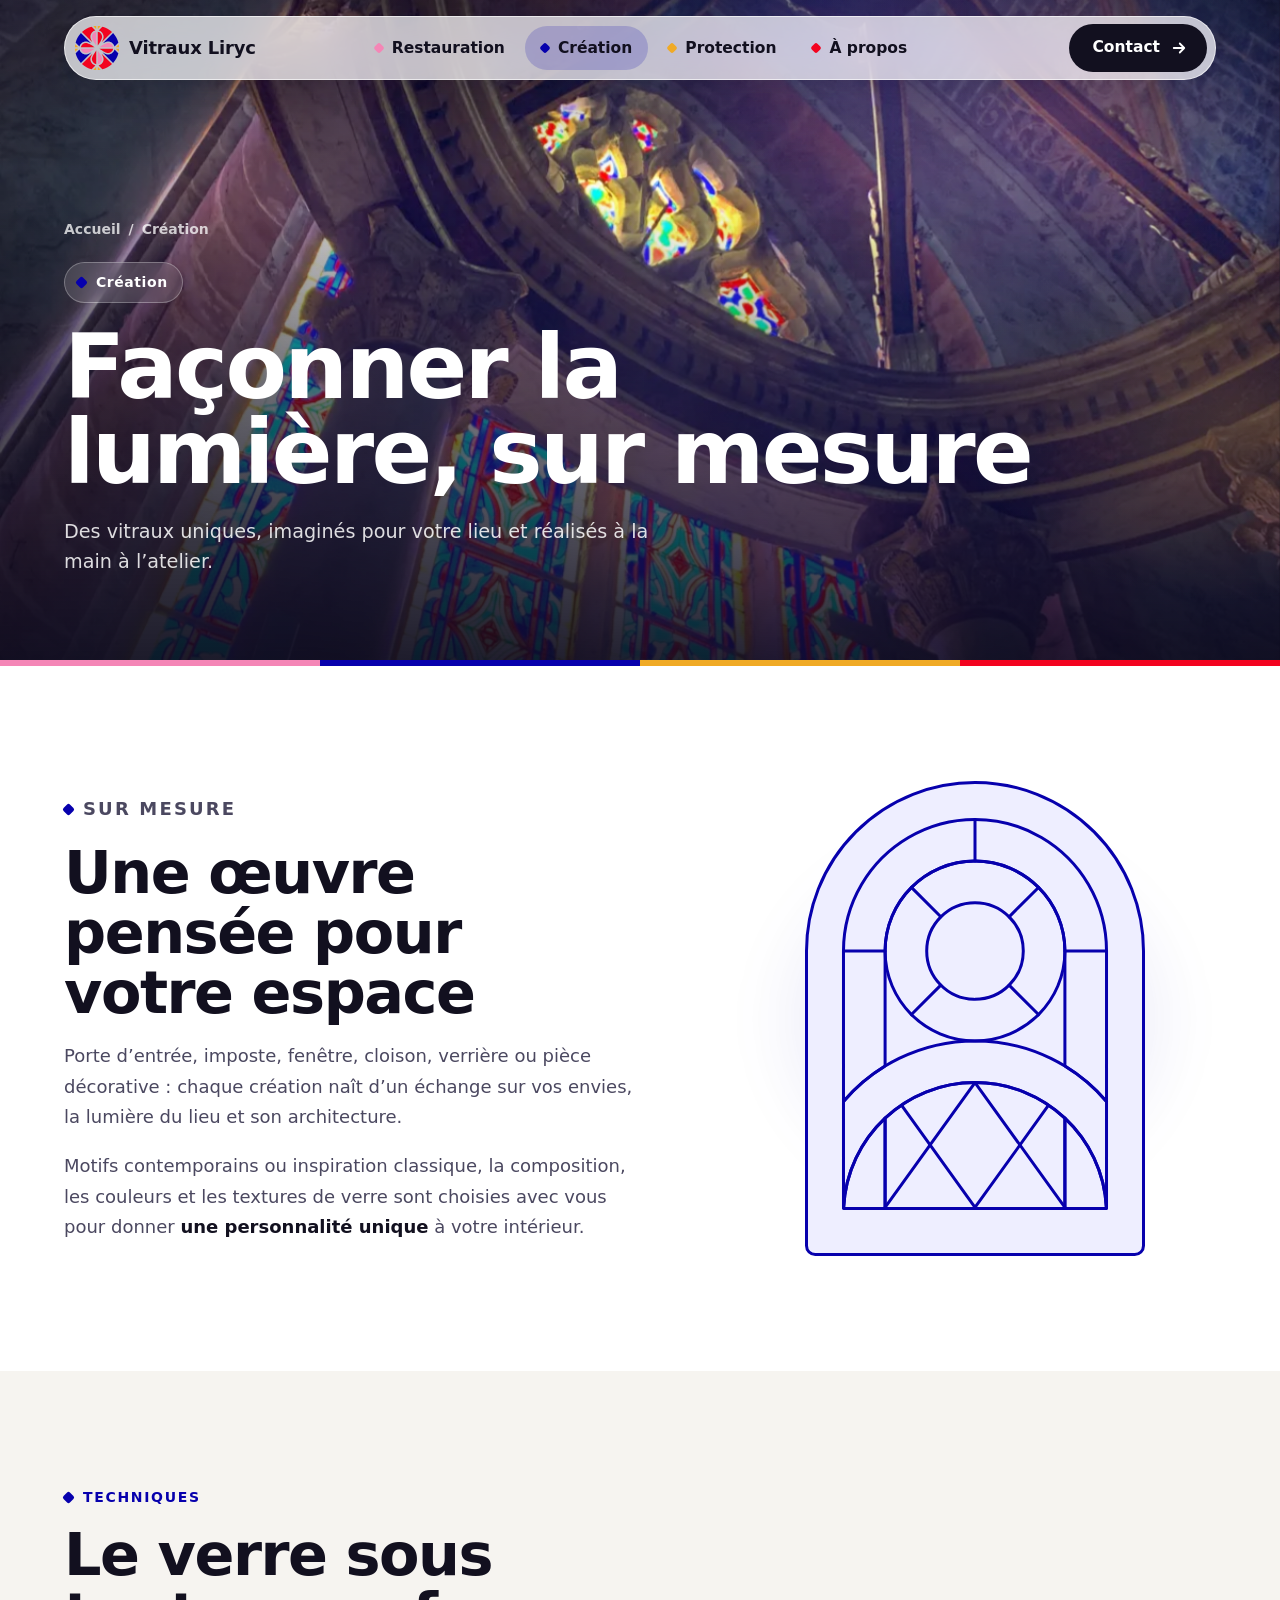
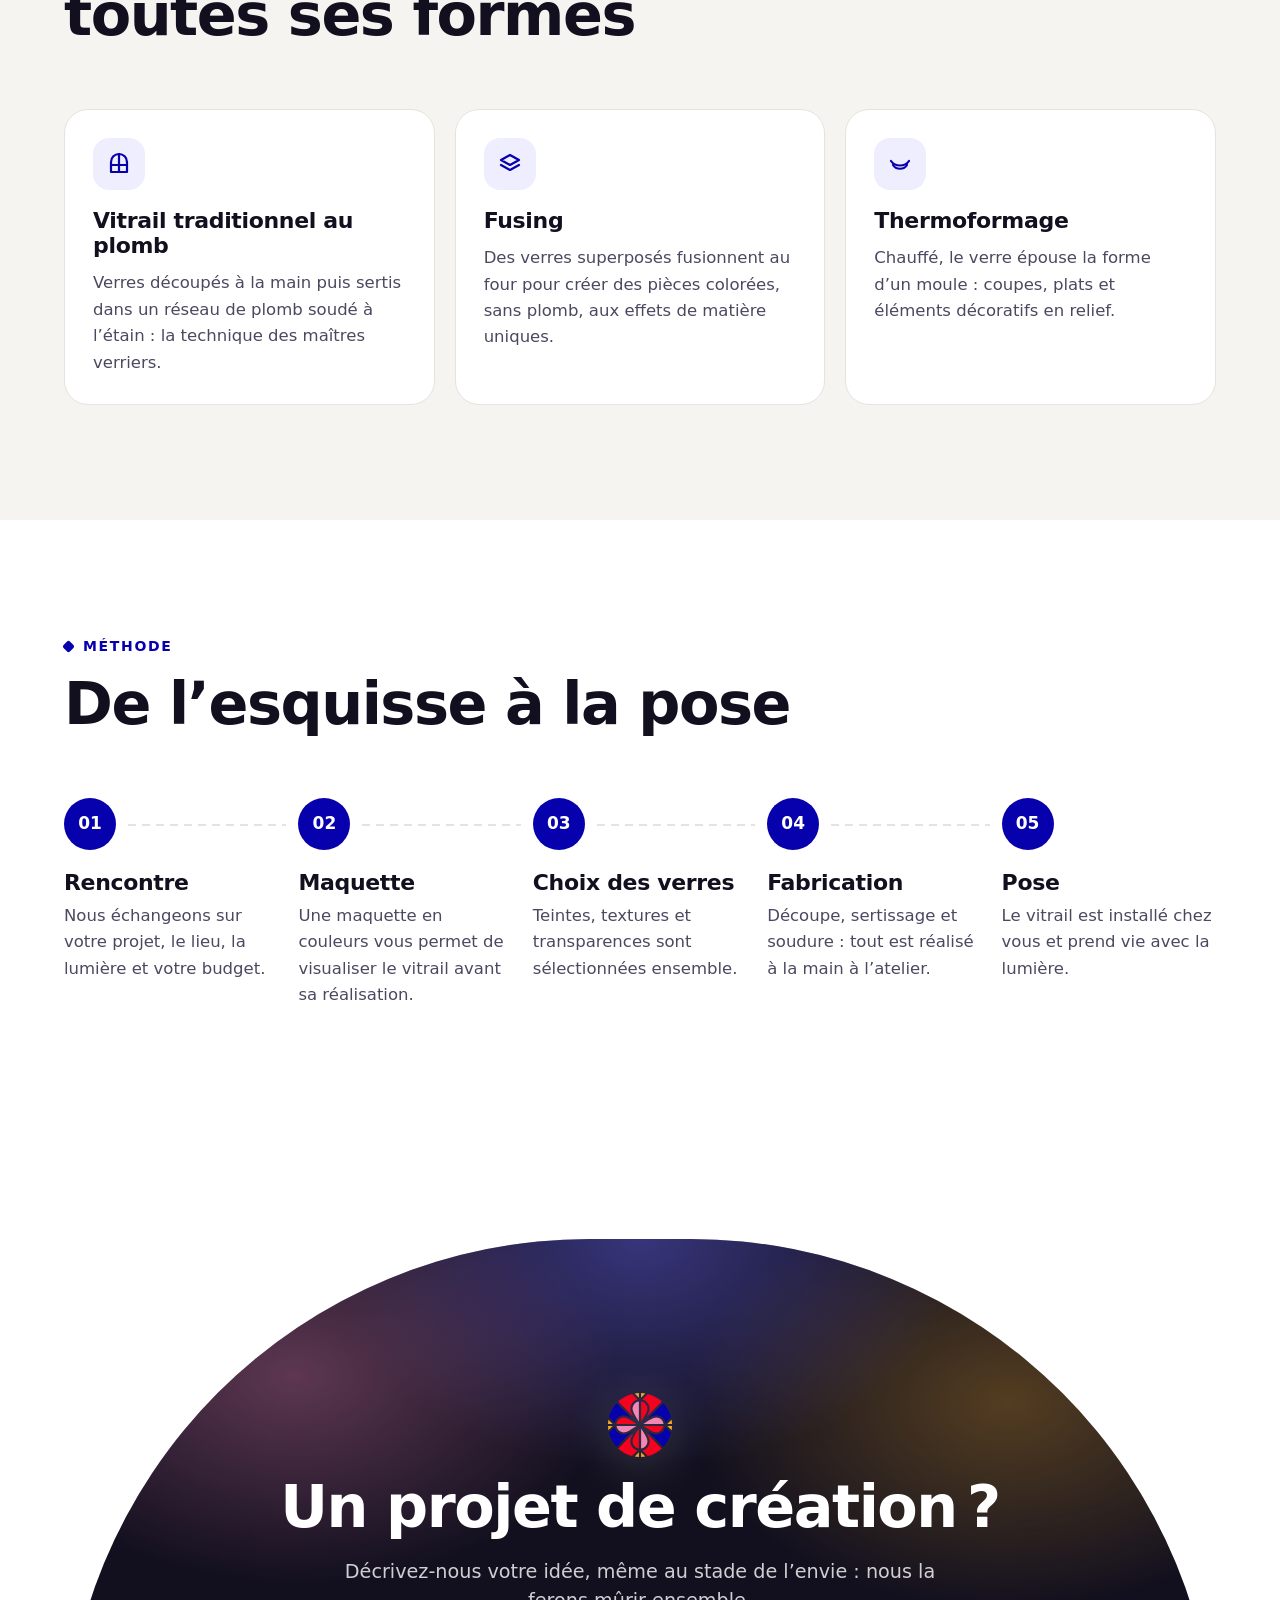
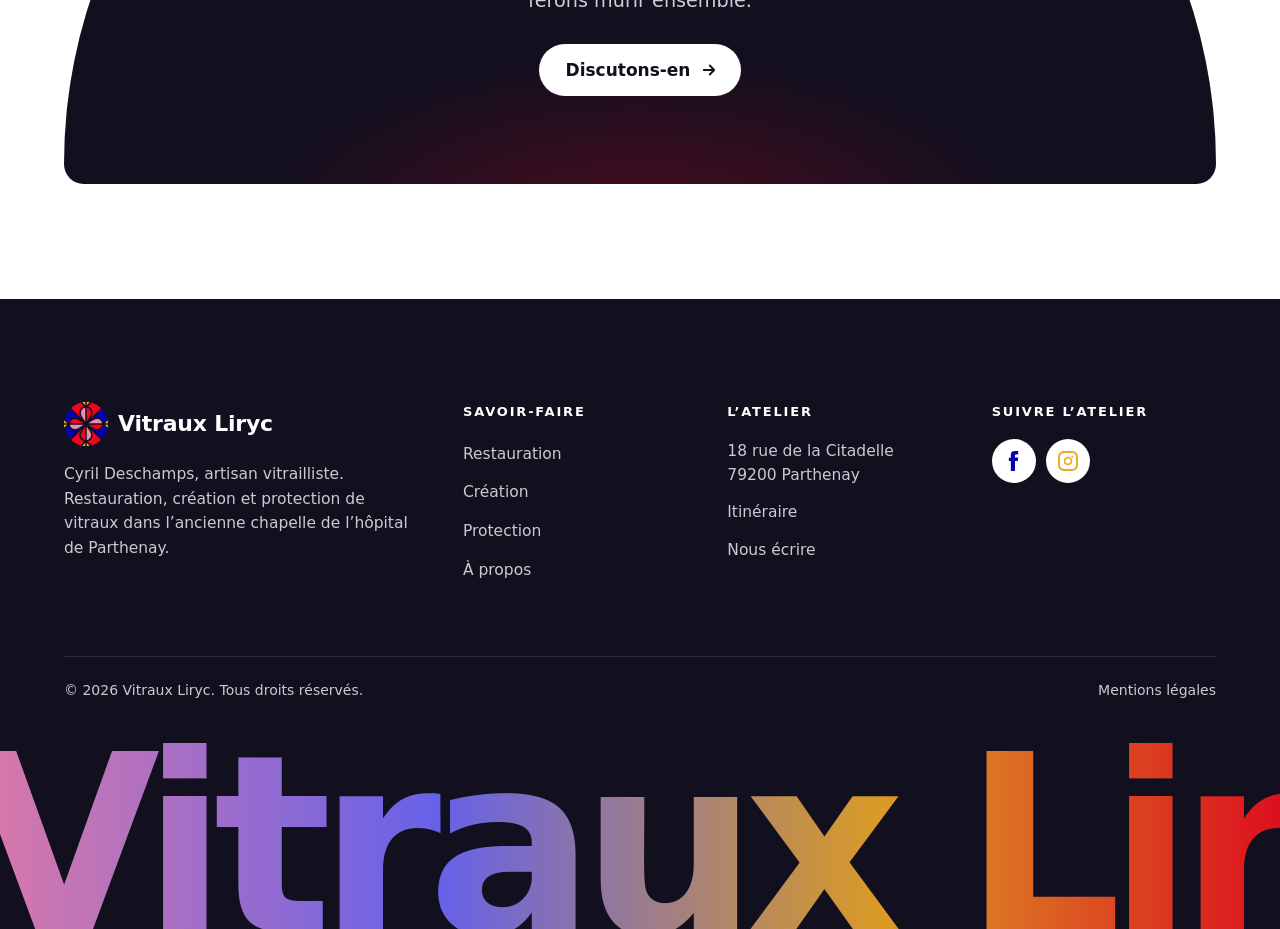
==== creation.html @ ca13cc13 "Site Vitraux Liryc : accueil, restauration, création, protection, à propos, contact Co-Authored-By: " ====
<!doctype html>
<html lang="fr">
<head>
  <meta charset="utf-8">
  <meta name="viewport" content="width=device-width, initial-scale=1">
  <title>Création de vitraux sur mesure · Vitraux Liryc</title>
  <meta name="description" content="Création de vitraux sur mesure à Parthenay : vitrail au plomb, fusing et thermoformage pour portes, fenêtres, cloisons et pièces décoratives.">
  <meta name="theme-color" content="#12101f">
  <meta property="og:type" content="website">
  <meta property="og:locale" content="fr_FR">
  <meta property="og:site_name" content="Vitraux Liryc">
  <meta property="og:title" content="Création de vitraux sur mesure · Vitraux Liryc">
  <meta property="og:description" content="Création de vitraux sur mesure à Parthenay : vitrail au plomb, fusing et thermoformage pour portes, fenêtres, cloisons et pièces décoratives.">
  <link rel="icon" href="assets/svg/logo.svg" type="image/svg+xml">
  <link rel="preconnect" href="https://api.fontshare.com" crossorigin>
  <link rel="stylesheet" href="https://api.fontshare.com/v2/css?f[]=satoshi@500,700,900&amp;display=swap">
  <link rel="stylesheet" href="assets/css/style.css">
  <script>document.documentElement.classList.add('js')</script>
  <script src="assets/js/main.js" defer></script>
</head>
<body class="theme-bleu">
<a class="skip-link" href="#contenu">Aller au contenu</a>

<header class="site-header">
  <nav class="nav" aria-label="Navigation principale">
    <a class="brand" href="index.html"><img src="assets/svg/logo.svg" width="44" height="44" alt="">Vitraux Liryc</a>
    <ul class="nav__links">
        <li><a class="nav-link nav-link--rose" href="restauration.html">Restauration</a></li>
        <li><a class="nav-link nav-link--bleu" href="creation.html" aria-current="page">Création</a></li>
        <li><a class="nav-link nav-link--jaune" href="protection.html">Protection</a></li>
        <li><a class="nav-link nav-link--rouge" href="a-propos.html">À propos</a></li>
    </ul>
    <a class="btn btn--ink nav__cta" href="contact.html">Contact<svg viewBox="0 0 24 24" fill="none" stroke="currentColor" stroke-width="2.4" stroke-linecap="round" stroke-linejoin="round" aria-hidden="true"><path d="M5 12h14M13 6l6 6-6 6"/></svg></a>
    <button class="nav-toggle" type="button" aria-expanded="false" aria-controls="menu-mobile" aria-label="Ouvrir le menu"><span></span><span></span><span></span></button>
  </nav>
  <div class="mobile-menu" id="menu-mobile">
    <ul>
      <li><a class="nav-link nav-link--rose" href="restauration.html">Restauration</a></li>
      <li><a class="nav-link nav-link--bleu" href="creation.html" aria-current="page">Création</a></li>
      <li><a class="nav-link nav-link--jaune" href="protection.html">Protection</a></li>
      <li><a class="nav-link nav-link--rouge" href="a-propos.html">À propos</a></li>
      <li><a class="nav-link nav-link--ink" href="contact.html">Contact</a></li>
    </ul>
  </div>
</header>

<main id="contenu">
<section class="hero hero--page">
  <div class="hero__media"><img src="assets/img/creation.webp" alt="Vitraux colorés sous une voûte de chapelle" style="object-position: center 30%" fetchpriority="high"></div>
  <div class="hero__shade"></div>
  <div class="hero__light" aria-hidden="true"></div>
  <div class="container hero__inner">
    <div class="hero__content">
      <nav class="crumbs" aria-label="Fil d’Ariane"><a href="index.html">Accueil</a><span aria-hidden="true">/</span><span aria-current="page">Création</span></nav>
      <span class="pill"><span class="gem" aria-hidden="true"></span>Création</span>
      <h1 class="h1 hero__title">Façonner la lumière, sur mesure</h1>
      <p class="lead hero__lead">Des vitraux uniques, imaginés pour votre lieu et réalisés à la main à l’atelier.</p>
    </div>
  </div>
  <div class="stripe" aria-hidden="true"><i></i><i></i><i></i><i></i></div>
</section>

<section class="section">
  <div class="container split">
    <div class="prose reveal">
      <p class="eyebrow">Sur mesure</p>
      <h2 class="h2">Une œuvre pensée pour votre espace</h2>
      <p>Porte d’entrée, imposte, fenêtre, cloison, verrière ou pièce décorative : chaque création naît d’un échange sur vos envies, la lumière du lieu et son architecture.</p>
      <p>Motifs contemporains ou inspiration classique, la composition, les couleurs et les textures de verre sont choisies avec vous pour donner <strong>une personnalité unique</strong> à votre intérieur.</p>
    </div>
    <div class="split__visual reveal" style="--d:1">
      <div class="arch-frame">
<svg class="vitrail-svg" viewBox="-2 -2 100.043 146.043" aria-hidden="true" focusable="false" fill="none" stroke="currentColor" stroke-linecap="round" stroke-linejoin="round">
  <path pathLength="1" style="--i:0" d="M15.197 48.026C15.197 29.909 29.906 15.202 48.022 15.202C66.138 15.202 80.846 29.909 80.846 48.026C80.846 66.142 66.138 80.851 48.022 80.851C29.906 80.851 15.197 66.142 15.197 48.026ZM15.197 109.027C23.786 100.976 35.332 96.044 48.022 96.044C60.712 96.044 72.258 100.976 80.846 109.027L80.846 142.040L15.197 142.040L15.197 109.027ZM15.197 109.027C23.786 100.976 35.332 96.044 48.022 96.044C60.712 96.044 72.258 100.976 80.846 109.027L80.846 142.040L15.197 142.040L15.197 109.027ZM15.197 109.027C23.786 100.976 35.332 96.044 48.022 96.044C60.712 96.044 72.258 100.976 80.846 109.027L80.846 142.040L15.197 142.040L15.197 109.027ZM15.197 109.027C23.786 100.976 35.332 96.044 48.022 96.044C60.712 96.044 72.258 100.976 80.846 109.027L80.846 142.040L15.197 142.040L15.197 109.027ZM80.846 109.027L80.846 142.040L15.197 142.040L15.197 109.027C23.786 100.976 35.332 96.044 48.022 96.044C60.712 96.044 72.258 100.976 80.846 109.027Z"/>
  <path pathLength="1" style="--i:1" d="M15.194 142.042L0.000 142.042L0.059 141.671C0.691 128.818 6.388 117.287 15.194 109.034L15.194 142.042Z"/>
  <path pathLength="1" style="--i:2" d="M95.984 141.671L96.043 142.042L80.849 142.042L80.849 109.034C89.656 117.287 95.352 128.818 95.984 141.671Z"/>
  <path pathLength="1" style="--i:3" d="M96.042 102.971L96.042 141.676L95.983 141.676C95.351 128.820 89.654 117.286 80.847 109.031C72.258 100.978 60.712 96.045 48.021 96.045C35.332 96.045 23.784 100.978 15.195 109.031C6.389 117.286 0.693 128.820 0.061 141.676L0.002 141.676L0.002 102.971C4.343 97.905 9.470 93.532 15.195 90.043C16.853 89.032 18.561 88.096 20.315 87.238C28.683 83.147 38.086 80.849 48.021 80.849C57.957 80.849 67.359 83.147 75.728 87.238C77.481 88.096 79.189 89.032 80.847 90.043C86.572 93.532 91.701 97.905 96.042 102.971Z"/>
  <path pathLength="1" style="--i:4" d="M48.019 -0.003L48.021 -0.003C56.626 -0.003 64.993 2.307 72.292 6.582C79.370 10.740 85.290 16.659 89.449 23.735C93.729 31.038 96.042 39.411 96.042 48.020L96.042 102.970C91.701 97.904 86.572 93.531 80.847 90.042L80.847 48.020C80.847 29.901 66.139 15.191 48.021 15.191C29.904 15.191 15.195 29.901 15.195 48.020L15.195 90.042C9.470 93.531 4.343 97.904 0.002 102.970L0.002 48.020C0.002 39.411 2.314 31.038 6.594 23.735C10.753 16.659 16.673 10.740 23.750 6.582C31.049 2.307 39.415 -0.003 48.019 -0.003Z"/>
  <path pathLength="1" style="--i:5" d="M48.022 65.651C57.760 65.651 65.654 57.756 65.654 48.018C65.654 38.279 57.760 30.384 48.022 30.384C38.283 30.384 30.389 38.279 30.389 48.018C30.389 57.756 38.283 65.651 48.022 65.651Z"/>
  <path pathLength="1" style="--i:6" d="M71.205 71.207L60.479 60.481"/>
  <path pathLength="1" style="--i:7" d="M15.194 48.011L0.010 48.011"/>
  <path pathLength="1" style="--i:8" d="M71.216 24.815L60.478 35.553"/>
  <path pathLength="1" style="--i:9" d="M48.022 0.000L48.022 15.198"/>
  <path pathLength="1" style="--i:10" d="M35.539 35.537L24.805 24.803"/>
  <path pathLength="1" style="--i:11" d="M96.043 48.011L80.859 48.011"/>
  <path pathLength="1" style="--i:12" d="M35.538 60.498L24.816 71.219"/>
  <path pathLength="1" style="--i:13" d="M48.021 96.049L15.204 141.675"/>
  <path pathLength="1" style="--i:14" d="M48.022 96.049L80.839 141.675"/>
  <path pathLength="1" style="--i:15" d="M48.022 141.675L74.740 104.515"/>
  <path pathLength="1" style="--i:16" d="M48.021 141.675L21.303 104.515"/>
</svg>
      </div>
    </div>
  </div>
</section>

<section class="section section--pierre">
  <div class="container">
    <div class="section-head section-head--stack">
      <div class="section-head__title reveal">
        <p class="eyebrow">Techniques</p>
        <h2 class="h2">Le verre sous toutes ses formes</h2>
      </div>
    </div>
    <ul class="tiles">
      <li class="tile reveal" style="--d:0">
        <span class="tile__icon"><svg viewBox="0 0 24 24" fill="none" stroke="currentColor" stroke-width="2.2" stroke-linecap="round" stroke-linejoin="round" aria-hidden="true"><path d="M4 20V10a8 8 0 0 1 16 0v10z"/><path d="M12 2v18M4 13h16"/></svg></span>
        <h3 class="h3">Vitrail traditionnel au plomb</h3>
        <p>Verres découpés à la main puis sertis dans un réseau de plomb soudé à l’étain : la technique des maîtres verriers.</p>
      </li>
      <li class="tile reveal" style="--d:1">
        <span class="tile__icon"><svg viewBox="0 0 24 24" fill="none" stroke="currentColor" stroke-width="2.2" stroke-linecap="round" stroke-linejoin="round" aria-hidden="true"><path d="m12 3 9 5-9 5-9-5z"/><path d="m3 13 9 5 9-5"/></svg></span>
        <h3 class="h3">Fusing</h3>
        <p>Des verres superposés fusionnent au four pour créer des pièces colorées, sans plomb, aux effets de matière uniques.</p>
      </li>
      <li class="tile reveal" style="--d:2">
        <span class="tile__icon"><svg viewBox="0 0 24 24" fill="none" stroke="currentColor" stroke-width="2.2" stroke-linecap="round" stroke-linejoin="round" aria-hidden="true"><path d="M3 9c4 6 14 6 18 0"/><path d="M5 13c3 5 11 5 14 0"/></svg></span>
        <h3 class="h3">Thermoformage</h3>
        <p>Chauffé, le verre épouse la forme d’un moule : coupes, plats et éléments décoratifs en relief.</p>
      </li>
    </ul>
  </div>
</section>

<section class="section">
  <div class="container">
    <div class="section-head section-head--stack">
      <div class="section-head__title reveal">
        <p class="eyebrow">Méthode</p>
        <h2 class="h2">De l’esquisse à la pose</h2>
      </div>
    </div>
    <ol class="steps">
      <li class="reveal" style="--d:0"><h3 class="h3">Rencontre</h3><p>Nous échangeons sur votre projet, le lieu, la lumière et votre budget.</p></li>
      <li class="reveal" style="--d:1"><h3 class="h3">Maquette</h3><p>Une maquette en couleurs vous permet de visualiser le vitrail avant sa réalisation.</p></li>
      <li class="reveal" style="--d:2"><h3 class="h3">Choix des verres</h3><p>Teintes, textures et transparences sont sélectionnées ensemble.</p></li>
      <li class="reveal" style="--d:3"><h3 class="h3">Fabrication</h3><p>Découpe, sertissage et soudure : tout est réalisé à la main à l’atelier.</p></li>
      <li class="reveal" style="--d:4"><h3 class="h3">Pose</h3><p>Le vitrail est installé chez vous et prend vie avec la lumière.</p></li>
    </ol>
  </div>
</section>

<section class="cta">
  <div class="container">
    <div class="cta__box reveal">
      <img class="cta__logo" src="assets/svg/logo.svg" width="64" height="64" alt="">
      <h2 class="h2 text-balance">Un projet de création ?</h2>
      <p class="lead">Décrivez-nous votre idée, même au stade de l’envie : nous la ferons mûrir ensemble.</p>
      <div class="btn-row">
        <a class="btn btn--light" href="contact.html?sujet=creation">Discutons-en<svg viewBox="0 0 24 24" fill="none" stroke="currentColor" stroke-width="2.4" stroke-linecap="round" stroke-linejoin="round" aria-hidden="true"><path d="M5 12h14M13 6l6 6-6 6"/></svg></a>
      </div>
    </div>
  </div>
</section>
</main>

<footer class="site-footer">
  <div class="container site-footer__inner">
    <div class="footer-grid">
      <div class="footer-brand">
        <a class="brand" href="index.html"><img src="assets/svg/logo.svg" width="44" height="44" alt="">Vitraux Liryc</a>
        <p>Cyril Deschamps, artisan vitrailliste. Restauration, création et protection de vitraux dans l’ancienne chapelle de l’hôpital de Parthenay.</p>
      </div>
      <nav class="footer-col" aria-label="Pied de page">
        <h2>Savoir-faire</h2>
        <ul>
          <li><a href="restauration.html">Restauration</a></li>
          <li><a href="creation.html">Création</a></li>
          <li><a href="protection.html">Protection</a></li>
          <li><a href="a-propos.html">À propos</a></li>
        </ul>
      </nav>
      <div class="footer-col">
        <h2>L’atelier</h2>
        <address>18 rue de la Citadelle<br>79200 Parthenay</address>
        <ul style="margin-top:10px">
          <li><a href="https://www.google.com/maps/search/?api=1&query=18+rue+de+la+Citadelle+79200+Parthenay" target="_blank" rel="noopener">Itinéraire</a></li>
          <li><a href="contact.html">Nous écrire</a></li>
        </ul>
      </div>
      <div class="footer-col">
        <h2>Suivre l’atelier</h2>
        <div class="socials">
          <a href="https://www.facebook.com/vitrauxLiryc" target="_blank" rel="noopener" aria-label="Facebook (nouvel onglet)"><img src="assets/svg/facebook.svg" width="21" height="20" alt=""></a>
          <a href="https://www.instagram.com/vitraux_liryc/" target="_blank" rel="noopener" aria-label="Instagram (nouvel onglet)"><img src="assets/svg/instagram.svg" width="20" height="20" alt=""></a>
          <!-- À COMPLÉTER : liens YouTube et LinkedIn (icônes déjà prêtes)
          <a href="https://www.youtube.com/…" target="_blank" rel="noopener" aria-label="YouTube"><img src="assets/svg/youtube.svg" width="20" height="14" alt=""></a>
          <a href="https://www.linkedin.com/…" target="_blank" rel="noopener" aria-label="LinkedIn"><img src="assets/svg/linkedin.svg" width="20" height="19" alt=""></a>
          -->
        </div>
      </div>
    </div>
    <div class="footer-bottom">
      <p>© <span data-year>2026</span> Vitraux Liryc. Tous droits réservés.</p>
      <a href="mentions-legales.html">Mentions légales</a>
    </div>
  </div>
  <span class="wordmark" aria-hidden="true">Vitraux Liryc</span>
</footer>
</body>
</html>
---- assets/css/style.css ----
/* ==========================================================================
   Vitraux Liryc — feuille de style
   Couleurs de marque issues de la maquette Figma (collection « couleurs »),
   déclinées en teintes « encre » pour garantir un contraste AA sur le texte.
   ========================================================================== */

:root {
  /* Marque */
  --rose: #f486b6;   --rose-ink: #b62d6c;  --rose-pastel: #ffeaed;
  --bleu: #0700ad;   --bleu-ink: #0700ad;  --bleu-pastel: #eeeeff;  --bleu-light: #6f6bff;
  --jaune: #f0aa26;  --jaune-ink: #8a5a00; --jaune-pastel: #fff4df;
  --rouge: #f3031f;  --rouge-ink: #c8001a; --rouge-btn: #e3001b;

  /* Neutres */
  --ink: #12101f;
  --ink-soft: #4b4860;
  --pierre: #f6f4f0;
  --line: #e7e3dc;
  --blanc: #fff;

  --font: "Satoshi", system-ui, -apple-system, "Segoe UI", sans-serif;

  --header-h: 64px;
  --header-top: 16px;
  --gutter: clamp(20px, 5vw, 104px);
  --maxw: 1232px;
  --r-sm: 14px;
  --lead: 3px; /* épaisseur unique : bordure des arches = plombs des vitraux */
  --r: 24px;
  --ease: cubic-bezier(.22, .61, .36, 1);
  --ease-io: cubic-bezier(.65, 0, .35, 1);

  /* Thème de page (surchargé plus bas) */
  --accent: var(--bleu); --accent-ink: var(--bleu-ink); --on-accent: #fff; --pastel: var(--bleu-pastel);
}

.theme-rose  { --accent: var(--rose);  --accent-ink: var(--rose-ink);  --on-accent: var(--ink); --pastel: var(--rose-pastel); }
.theme-bleu  { --accent: var(--bleu);  --accent-ink: var(--bleu-ink);  --on-accent: #fff;       --pastel: var(--bleu-pastel); }
.theme-jaune { --accent: var(--jaune); --accent-ink: var(--jaune-ink); --on-accent: var(--ink); --pastel: var(--jaune-pastel); }
.theme-rouge { --accent: var(--rouge); --accent-ink: var(--rouge-ink); --on-accent: #fff;       --pastel: var(--rose-pastel); }

*, *::before, *::after { box-sizing: border-box; }

html { scroll-behavior: smooth; scroll-padding-top: calc(var(--header-h) + var(--header-top) + 24px); -webkit-text-size-adjust: 100%; }

body {
  margin: 0;
  background: var(--blanc);
  color: var(--ink);
  font: 500 18px/1.6 var(--font);
  -webkit-font-smoothing: antialiased;
  text-rendering: optimizeLegibility;
}

img, svg { max-width: 100%; }
img { display: block; }
a { color: inherit; }
h1, h2, h3, p, ul, ol, figure { margin: 0; }
::selection { background: var(--rose-pastel); color: var(--ink); }

.sr-only {
  position: absolute; width: 1px; height: 1px; padding: 0; margin: -1px;
  overflow: hidden; clip: rect(0, 0, 0, 0); white-space: nowrap; border: 0;
}
.skip-link {
  position: absolute; left: 16px; top: -100px; z-index: 100;
  background: var(--ink); color: #fff; padding: 12px 18px; border-radius: 999px; font-weight: 700;
}
.skip-link:focus { top: 16px; }
:focus-visible { outline: 3px solid var(--bleu); outline-offset: 3px; border-radius: 6px; }

.container { width: 100%; max-width: calc(var(--maxw) + 2 * var(--gutter)); margin-inline: auto; padding-inline: var(--gutter); }

/* ---------- Typographie ---------- */
.display {
  font-weight: 900; letter-spacing: -.035em; line-height: .9;
  font-size: clamp(64px, 11vw, 168px);
}
.h1 { font-weight: 900; letter-spacing: -.03em; line-height: .95; font-size: clamp(48px, 7vw, 104px); }
.h2 { font-weight: 900; letter-spacing: -.025em; line-height: 1.02; font-size: clamp(36px, 4.6vw, 64px); text-wrap: balance; }
.h3 { font-weight: 900; letter-spacing: -.015em; line-height: 1.15; font-size: 22px; }
.lead { font-weight: 500; font-size: clamp(18px, 1.5vw, 21px); line-height: 1.55; color: var(--ink-soft); }
.eyebrow {
  display: inline-flex; align-items: center; gap: 10px;
  font-weight: 700; font-size: 14px; letter-spacing: .12em; text-transform: uppercase; color: var(--accent-ink);
}
.eyebrow::before { content: ""; width: 9px; height: 9px; background: var(--accent); transform: rotate(45deg); border-radius: 2px; }
.text-balance { text-wrap: balance; }

/* ---------- Boutons ---------- */
.btn {
  --btn-bg: var(--accent); --btn-fg: var(--on-accent);
  display: inline-flex; align-items: center; justify-content: center; gap: 10px;
  min-height: 52px; padding: 14px 22px 14px 26px; border-radius: 999px; border: 1.5px solid transparent;
  background: var(--btn-bg); color: var(--btn-fg);
  font: 700 17px/1 var(--font); text-decoration: none; white-space: nowrap; cursor: pointer;
  transition: transform .25s var(--ease), box-shadow .25s var(--ease), background-color .25s var(--ease), color .25s var(--ease);
}
.btn svg { width: 18px; height: 18px; flex: none; transition: transform .25s var(--ease); }
.btn:hover { transform: translateY(-2px); box-shadow: 0 14px 30px -14px color-mix(in srgb, var(--btn-bg) 80%, black); }
.btn:hover svg { transform: translateX(4px); }
.btn--rose  { --btn-bg: var(--rose);      --btn-fg: var(--ink); }
.btn--bleu  { --btn-bg: var(--bleu);      --btn-fg: #fff; }
.btn--jaune { --btn-bg: var(--jaune);     --btn-fg: var(--ink); }
.btn--rouge { --btn-bg: var(--rouge-btn); --btn-fg: #fff; }
.btn--light { --btn-bg: #fff;             --btn-fg: var(--ink); }
.btn--ink   { --btn-bg: var(--ink);       --btn-fg: #fff; }
.btn--ghost { --btn-bg: transparent; --btn-fg: #fff; border-color: rgba(255,255,255,.55); }
.btn--ghost:hover { background: rgba(255,255,255,.12); box-shadow: none; }
.btn-row { display: flex; flex-wrap: wrap; gap: 12px; }

.link-arrow {
  display: inline-flex; align-items: center; gap: 10px; font-weight: 700; font-size: 16px; text-decoration: none;
}
/* Icône de redirection : trait de la flèche = bordure du cercle (2 px) */
.link-arrow .dot-arrow {
  --stroke: 2px;
  display: grid; place-items: center; width: 36px; height: 36px; border-radius: 50%;
  border: var(--stroke) solid var(--c-ink, var(--accent-ink)); background: transparent; color: var(--c-ink, var(--accent-ink));
  transition: transform .3s var(--ease), background-color .3s var(--ease), color .3s var(--ease), border-color .3s var(--ease);
}
.link-arrow svg { width: 16px; height: 16px; }
.link-arrow .dot-arrow svg path { stroke-width: var(--stroke); vector-effect: non-scaling-stroke; }

/* ==========================================================================
   En-tête flottant
   ========================================================================== */
.site-header { position: fixed; top: var(--header-top); left: 0; right: 0; z-index: 50; padding-inline: var(--gutter); pointer-events: none; }
.nav {
  pointer-events: auto;
  max-width: var(--maxw); margin-inline: auto; height: var(--header-h);
  display: grid; grid-template-columns: 1fr auto 1fr; align-items: center; gap: 16px;
  padding: 0 8px 0 10px; border-radius: 999px;
  background: rgba(255,255,255,.72);
  -webkit-backdrop-filter: blur(18px) saturate(1.6); backdrop-filter: blur(18px) saturate(1.6);
  border: 1px solid rgba(255,255,255,.65);
  box-shadow: 0 10px 40px -16px rgba(18,16,31,.35);
  transition: background-color .3s var(--ease), box-shadow .3s var(--ease);
}
.is-scrolled .nav { background: rgba(255,255,255,.9); }
.brand { display: inline-flex; align-items: center; gap: 10px; text-decoration: none; font-weight: 900; font-size: 18px; letter-spacing: -.01em; justify-self: start; }
.brand img { width: 44px; height: 44px; transition: transform .8s var(--ease); }
.brand:hover img { transform: rotate(90deg); }
.nav__links { display: flex; gap: 4px; list-style: none; padding: 0; }
.nav-link {
  --c: var(--accent);
  display: inline-flex; align-items: center; gap: 9px; padding: 10px 16px; border-radius: 999px;
  font-weight: 700; font-size: 15.5px; text-decoration: none; color: var(--ink);
  transition: background-color .2s var(--ease);
}
.nav-link::before { content: ""; width: 8px; height: 8px; border-radius: 2px; background: var(--c); transform: rotate(45deg); transition: transform .3s var(--ease); }
.nav-link:hover { background: color-mix(in srgb, var(--c) 14%, transparent); }
.nav-link:hover::before { transform: rotate(225deg); }
.nav-link[aria-current="page"] { background: color-mix(in srgb, var(--c) 18%, transparent); }
.nav-link--rose  { --c: var(--rose); }
.nav-link--bleu  { --c: var(--bleu); }
.nav-link--jaune { --c: var(--jaune); }
.nav-link--rouge { --c: var(--rouge); }
.nav-link--ink   { --c: var(--ink); }
.nav__cta { justify-self: end; min-height: 48px; padding: 12px 18px 12px 22px; font-size: 15.5px; }

.nav-toggle { display: none; }
.mobile-menu { display: none; }

@media (max-width: 1023px) {
  .nav { grid-template-columns: 1fr auto; }
  .nav__links, .nav__cta { display: none; }
  .nav-toggle {
    display: inline-flex; flex-direction: column; justify-content: center; align-items: center; gap: 5px;
    width: 48px; height: 48px; border: 0; border-radius: 50%; background: var(--ink); cursor: pointer;
  }
  .nav-toggle span { display: block; width: 18px; height: 2px; border-radius: 2px; background: #fff; transition: transform .3s var(--ease), opacity .2s; }
  .nav-open .nav-toggle span:nth-child(1) { transform: translateY(7px) rotate(45deg); }
  .nav-open .nav-toggle span:nth-child(2) { opacity: 0; }
  .nav-open .nav-toggle span:nth-child(3) { transform: translateY(-7px) rotate(-45deg); }
  .mobile-menu {
    display: block; pointer-events: auto; max-width: var(--maxw); margin: 8px auto 0;
    border-radius: var(--r); background: rgba(255,255,255,.94);
    -webkit-backdrop-filter: blur(18px) saturate(1.6); backdrop-filter: blur(18px) saturate(1.6);
    box-shadow: 0 20px 50px -20px rgba(18,16,31,.4);
    opacity: 0; transform: translateY(-8px); visibility: hidden;
    transition: opacity .25s var(--ease), transform .25s var(--ease), visibility .25s;
  }
  .nav-open .mobile-menu { opacity: 1; transform: none; visibility: visible; }
  .mobile-menu ul { list-style: none; padding: 10px; display: grid; gap: 2px; }
  .mobile-menu .nav-link { display: flex; font-size: 22px; padding: 14px 16px; gap: 14px; }
  .mobile-menu .nav-link::before { width: 10px; height: 10px; }
}

/* ==========================================================================
   Héros
   ========================================================================== */
.hero {
  position: relative; isolation: isolate; overflow: hidden;
  display: flex; align-items: flex-end;
  min-height: clamp(640px, 100svh, 980px);
  padding: calc(var(--header-h) + var(--header-top) + 48px) 0 clamp(56px, 7vw, 96px);
  color: #fff; background: var(--ink);
}
.hero--page { min-height: clamp(540px, 74svh, 760px); }
.hero__media, .hero__media img, .hero__shade, .hero__light { position: absolute; inset: 0; }
.hero__media { z-index: -2; }
.hero__media img { width: 100%; height: 100%; object-fit: cover; object-position: center 80%; transform: scale(1.06); animation: heroZoom 14s var(--ease) forwards; }
@keyframes heroZoom { to { transform: scale(1); } }
.hero__shade {
  background:
    linear-gradient(180deg, rgba(12,10,28,.45) 0%, rgba(12,10,28,0) 26%),
    linear-gradient(0deg, rgba(12,10,28,.88) 0%, rgba(12,10,28,.45) 38%, rgba(12,10,28,0) 70%),
    linear-gradient(44.14deg, rgba(0,0,0,.45) 16.98%, rgba(102,102,102,0) 56.42%);
}
.hero__light {
  z-index: -1; pointer-events: none; mix-blend-mode: screen; opacity: .5;
  background:
    radial-gradient(38% 46% at 82% 18%, rgba(244,134,182,.55), transparent 70%),
    radial-gradient(30% 40% at 96% 62%, rgba(240,170,38,.45), transparent 70%),
    radial-gradient(34% 42% at 66% 4%, rgba(111,107,255,.5), transparent 70%);
}
.hero__shade { z-index: -1; }
.hero__inner { position: relative; z-index: 1; display: grid; grid-template-columns: minmax(0, 1fr) auto; align-items: end; gap: 40px; }
.hero__content { display: flex; flex-direction: column; align-items: flex-start; gap: 22px; max-width: 980px; }
.hero__title { text-wrap: balance; }
.hero__lead { max-width: 620px; color: rgba(255,255,255,.85); }
.hero__lead strong { color: #fff; font-weight: 700; }
.hero__aside {
  display: flex; flex-direction: column; gap: 6px; padding: 18px 20px; border-radius: 18px; max-width: 280px;
  background: rgba(255,255,255,.1); border: 1px solid rgba(255,255,255,.22);
  -webkit-backdrop-filter: blur(14px); backdrop-filter: blur(14px);
  font-size: 15px; line-height: 1.45; color: rgba(255,255,255,.88);
}
.hero__aside strong { color: #fff; font-size: 13px; letter-spacing: .12em; text-transform: uppercase; }
.pill {
  display: inline-flex; align-items: center; gap: 10px; padding: 8px 14px 8px 12px; border-radius: 999px;
  background: rgba(255,255,255,.12); border: 1px solid rgba(255,255,255,.28);
  -webkit-backdrop-filter: blur(12px); backdrop-filter: blur(12px);
  font-size: 14px; font-weight: 700; letter-spacing: .04em; color: #fff;
}
.gems { display: inline-flex; gap: 4px; }
.gems i { width: 8px; height: 8px; border-radius: 2px; transform: rotate(45deg); }
.gems i:nth-child(1) { background: var(--rose); }
.gems i:nth-child(2) { background: var(--bleu-light); }
.gems i:nth-child(3) { background: var(--jaune); }
.gems i:nth-child(4) { background: var(--rouge); }
.pill .gem { width: 9px; height: 9px; border-radius: 2px; transform: rotate(45deg); background: var(--accent); }
.crumbs { display: flex; gap: 8px; font-size: 14px; font-weight: 700; color: rgba(255,255,255,.75); }
.crumbs a { text-decoration: none; }
.crumbs a:hover { color: #fff; text-decoration: underline; }
.stripe { position: absolute; left: 0; right: 0; bottom: 0; height: 6px; display: flex; }
.stripe i, .stripes i { flex: 1; }
.stripe i:nth-child(1), .stripes i:nth-child(1) { background: var(--rose); }
.stripe i:nth-child(2), .stripes i:nth-child(2) { background: var(--bleu); }
.stripe i:nth-child(3), .stripes i:nth-child(3) { background: var(--jaune); }
.stripe i:nth-child(4), .stripes i:nth-child(4) { background: var(--rouge); }
.stripes { display: flex; height: 6px; }

@media (max-width: 899px) {
  .hero__inner { grid-template-columns: 1fr; }
  .hero__aside { display: none; }
  .hero__media img { object-position: 62% 80%; }
}

/* ==========================================================================
   Sections génériques
   ========================================================================== */
.section { position: relative; padding-block: clamp(72px, 9vw, 128px); }
.section--pierre { background: var(--pierre); }
.section-head { display: grid; grid-template-columns: minmax(0, 1.1fr) minmax(0, .9fr); align-items: end; gap: 24px 64px; margin-bottom: clamp(40px, 5vw, 64px); }
.section-head__title { display: flex; flex-direction: column; gap: 16px; }
.section-head--stack { grid-template-columns: minmax(0, 760px); }
@media (max-width: 899px) { .section-head { grid-template-columns: 1fr; } }

/* ==========================================================================
   Cartes « arche » (accueil)
   ========================================================================== */
.arches__grid { display: grid; grid-template-columns: minmax(0, 340px); justify-content: center; gap: 28px; list-style: none; padding: 0; }
@media (max-width: 639px) {
  /* carrousel à défilement aimanté */
  .arches__grid {
    display: flex; justify-content: flex-start; gap: 16px; overflow-x: auto; scroll-snap-type: x mandatory; overscroll-behavior-x: contain;
    margin-inline: calc(-1 * var(--gutter)); padding: 4px var(--gutter) 20px; scroll-padding-inline: var(--gutter);
    scrollbar-width: none;
  }
  .arches__grid::-webkit-scrollbar { display: none; }
  .arches__grid > li { flex: 0 0 76%; scroll-snap-align: start; }
  .arch-card { padding: 20px 20px 22px; gap: 18px; }
}
@media (min-width: 640px)  { .arches__grid { grid-template-columns: repeat(2, minmax(0, 340px)); } }
@media (min-width: 1100px) { .arches__grid { grid-template-columns: repeat(4, minmax(0, 1fr)); gap: clamp(20px, 2.4vw, 32px); } }

.arch-card {
  --c: var(--accent); --bg: var(--pastel); --c-ink: var(--accent-ink); --on-c: var(--on-accent);
  position: relative; height: 100%;
  display: flex; flex-direction: column; align-items: center; gap: 22px; text-align: center;
  padding: 26px 26px 26px; border-radius: 400px 400px var(--r) var(--r);
  background: var(--bg); border: var(--lead) solid var(--c); color: var(--ink); text-decoration: none;
  transition: transform .45s var(--ease), box-shadow .45s var(--ease), background-color .45s var(--ease);
}
.arch-card--rose  { --c: var(--rose);  --bg: var(--rose-pastel);  --c-ink: var(--rose-ink);  --on-c: var(--ink); }
.arch-card--bleu  { --c: var(--bleu);  --bg: var(--bleu-pastel);  --c-ink: var(--bleu-ink);  --on-c: #fff; }
.arch-card--jaune { --c: var(--jaune); --bg: var(--jaune-pastel); --c-ink: var(--jaune-ink); --on-c: var(--ink); }
.arch-card--rouge { --c: var(--rouge); --bg: var(--rose-pastel);  --c-ink: var(--rouge-ink); --on-c: #fff; }
.arch-card:hover { transform: translateY(-8px); box-shadow: 0 34px 60px -34px var(--c); background: color-mix(in srgb, var(--bg) 70%, var(--c) 8%); }
.arch-card .vitrail-svg { width: 100%; height: auto; color: var(--c); overflow: visible; transition: transform .6s var(--ease); }
.arch-card:hover .vitrail-svg { transform: scale(1.025); }
.arch-card__body { display: flex; flex-direction: column; align-items: center; gap: 8px; }
.arch-card__title { font-weight: 900; font-size: clamp(26px, 2.2vw, 30px); letter-spacing: -.02em; line-height: 1.1; }
.arch-card__text { font-size: 16px; line-height: 1.5; color: var(--ink-soft); text-wrap: balance; }
.arch-card .link-arrow { margin-top: 8px; color: var(--c-ink); }
.arch-card:hover .dot-arrow { transform: translateX(4px) rotate(-45deg); background: var(--c); border-color: var(--c); color: var(--on-c); }

/* Tracé du plomb : les lignes se dessinent à l’apparition */
.js .reveal .vitrail-svg path {
  stroke-dasharray: 1.001 1.001; stroke-dashoffset: 1.001; opacity: 0;
  transition: stroke-dashoffset 1.6s var(--ease-io), opacity .2s linear;
  transition-delay: calc(var(--i, 0) * 55ms + 150ms);
}
.js .reveal.is-visible .vitrail-svg path { stroke-dashoffset: 0; opacity: 1; }

/* ==========================================================================
   Bandeau défilant
   ========================================================================== */
.marquee { overflow: hidden; background: var(--ink); color: #fff; padding-block: clamp(18px, 2.4vw, 28px); }
.marquee__track { display: flex; width: max-content; animation: marquee 38s linear infinite; }
.marquee__group { display: flex; align-items: center; gap: clamp(24px, 3vw, 44px); padding-right: clamp(24px, 3vw, 44px); }
.marquee__item { font-weight: 900; font-size: clamp(26px, 3.6vw, 52px); letter-spacing: -.02em; white-space: nowrap; }
.marquee__item--outline { color: transparent; -webkit-text-stroke: 1.5px rgba(255,255,255,.75); }
.marquee__gem { width: 14px; height: 14px; border-radius: 3px; transform: rotate(45deg); flex: none; }
@keyframes marquee { to { transform: translateX(-50%); } }

/* ==========================================================================
   Blocs alternés texte / image
   ========================================================================== */
.feature { padding-block: clamp(64px, 8vw, 112px); }
.feature--pierre { background: var(--pierre); }
.feature__inner { display: grid; grid-template-columns: minmax(0, 1fr) minmax(0, 1fr); align-items: center; gap: clamp(40px, 6.5vw, 96px); }
.feature__inner--rev .feature__media { order: -1; }
.feature__text { display: flex; flex-direction: column; align-items: flex-start; gap: 20px; }
.feature__index { font-weight: 900; font-size: 15px; color: var(--ink-soft); letter-spacing: .08em; }
.feature__title { font-weight: 900; font-size: clamp(36px, 4.2vw, 58px); line-height: 1.02; letter-spacing: -.03em; text-wrap: balance; }
.feature__title span { display: block; }
.feature__lead { max-width: 520px; }
.feature__text .btn { margin-top: 6px; }
.feature__media { position: relative; aspect-ratio: 4 / 3; border-radius: var(--r); overflow: hidden; background: var(--pierre); }
.feature__media img { width: 100%; height: 100%; object-fit: cover; transform: scale(1.001); transition: transform 1.2s var(--ease); }
.feature__media:hover img { transform: scale(1.05); }
.feature__tag {
  position: absolute; left: 16px; bottom: 16px;
  display: inline-flex; align-items: center; gap: 8px; padding: 8px 14px 8px 12px; border-radius: 999px;
  background: rgba(255,255,255,.86); -webkit-backdrop-filter: blur(10px); backdrop-filter: blur(10px);
  font-size: 14px; font-weight: 700; color: var(--ink);
}
.feature__tag i { width: 9px; height: 9px; border-radius: 2px; transform: rotate(45deg); background: var(--tag, var(--accent)); }
@media (max-width: 899px) {
  .feature__inner { grid-template-columns: 1fr; gap: 28px; }
  .feature__media { order: -1; }
}

/* ==========================================================================
   Sous-pages : composants
   ========================================================================== */
.split { display: grid; grid-template-columns: minmax(0, 1.2fr) minmax(0, 1fr); align-items: center; gap: clamp(40px, 7vw, 112px); }
.split__visual { position: relative; display: flex; justify-content: center; }
.split__visual::before {
  content: ""; position: absolute; inset: 10% 5%; z-index: -1; border-radius: 50%;
  background: radial-gradient(closest-side, color-mix(in srgb, var(--accent) 35%, transparent), transparent);
  filter: blur(30px); opacity: .6;
}
.prose { display: flex; flex-direction: column; align-items: flex-start; gap: 18px; }
.prose p { color: var(--ink-soft); font-size: 18px; line-height: 1.7; }
.prose p strong { color: var(--ink); font-weight: 700; }
.arch-frame {
  width: min(340px, 100%); padding: 30px;
  background: var(--pastel); border: var(--lead) solid var(--accent); border-radius: 400px 400px var(--r) var(--r);
}
.arch-frame .vitrail-svg { width: 100%; height: auto; color: var(--accent); overflow: visible; }
/* Plombs : épaisseur recalculée en JS (main.js) pour égaler la bordure --lead ; valeur de repli sans JS */
.vitrail-svg { stroke-width: 2.4; }
.arch-photo { width: min(440px, 100%); aspect-ratio: 3 / 4; overflow: hidden; border: 2px solid var(--accent); border-radius: 400px 400px var(--r) var(--r); }
.arch-photo img { width: 100%; height: 100%; object-fit: cover; }
@media (max-width: 899px) {
  .split { grid-template-columns: 1fr; }
  .split__visual { order: -1; }
  .arch-frame { width: min(260px, 100%); }
}

/* Tuiles */
.tiles { display: grid; grid-template-columns: repeat(auto-fit, minmax(min(100%, 320px), 1fr)); gap: 20px; list-style: none; padding: 0; }
.tiles--4 { grid-template-columns: repeat(auto-fit, minmax(min(100%, 250px), 1fr)); }
.tile {
  display: flex; flex-direction: column; gap: 12px; padding: 28px;
  background: #fff; border: 1px solid var(--line); border-radius: var(--r);
  transition: transform .35s var(--ease), box-shadow .35s var(--ease), border-color .35s var(--ease);
}
.tile:hover { transform: translateY(-4px); border-color: var(--accent); box-shadow: 0 28px 50px -32px color-mix(in srgb, var(--accent) 70%, black); }
.tile__icon { width: 52px; height: 52px; border-radius: 16px; display: grid; place-items: center; background: var(--pastel); color: var(--accent-ink); margin-bottom: 6px; }
.tile__icon svg { width: 24px; height: 24px; }
.tile p { font-size: 16.5px; line-height: 1.6; color: var(--ink-soft); }

/* Étapes */
.steps { display: grid; grid-template-columns: repeat(auto-fit, minmax(min(100%, 200px), 1fr)); gap: 28px 20px; list-style: none; padding: 0; counter-reset: step; }
.steps li { position: relative; display: flex; flex-direction: column; gap: 8px; padding-top: 72px; counter-increment: step; }
.steps li::before {
  content: counter(step, decimal-leading-zero);
  position: absolute; top: 0; left: 0; display: grid; place-items: center;
  width: 52px; height: 52px; border-radius: 50%;
  background: var(--accent); color: var(--on-accent); font-weight: 900; font-size: 17px;
}
.steps li::after { content: ""; position: absolute; top: 26px; left: 64px; right: -8px; height: 2px; background: repeating-linear-gradient(90deg, var(--line) 0 8px, transparent 8px 14px); }
.steps li:last-child::after { display: none; }
.steps p { font-size: 16.5px; line-height: 1.6; color: var(--ink-soft); }

/* ==========================================================================
   Dans les médias : carrousel horizontal
   ========================================================================== */
:root { --rouge-pastel: #ffe4e7; }

/* Couleur par type de média : les 4 verres de la marque */
.t-radio     { --c: var(--rose);  --c-ink: var(--rose-ink);  --c-pastel: var(--rose-pastel);  --on-c: var(--ink); }
.t-presse    { --c: var(--bleu);  --c-ink: var(--bleu-ink);  --c-pastel: var(--bleu-pastel);  --on-c: #fff; }
.t-video     { --c: var(--rouge); --c-ink: var(--rouge-ink); --c-pastel: var(--rouge-pastel); --on-c: #fff; }
.t-evenement { --c: var(--jaune); --c-ink: var(--jaune-ink); --c-pastel: var(--jaune-pastel); --on-c: var(--ink); }

.carousel__bar { display: flex; align-items: center; justify-content: space-between; gap: 16px; margin-bottom: 24px; }
.press-count { font-size: 16px; color: var(--ink-soft); }
.press-count strong { font-weight: 900; font-size: 20px; color: var(--ink); }
.carousel__nav { display: flex; gap: 10px; }
.carousel__btn {
  display: grid; place-items: center; width: 52px; height: 52px; border-radius: 50%;
  border: 1px solid var(--line); background: #fff; color: var(--ink); cursor: pointer;
  transition: background-color .2s var(--ease), color .2s var(--ease), border-color .2s var(--ease), opacity .2s;
}
.carousel__btn svg { width: 22px; height: 22px; }
.carousel__btn:hover:not(:disabled) { background: var(--ink); border-color: var(--ink); color: #fff; }
.carousel__btn:disabled { opacity: .35; cursor: default; }

.carousel__track {
  display: flex; gap: 20px; list-style: none;
  overflow-x: auto; scroll-snap-type: x mandatory; overscroll-behavior-x: contain; scroll-behavior: smooth;
  margin-inline: calc(-1 * var(--gutter)); padding: 6px var(--gutter) 28px; scroll-padding-inline: var(--gutter);
  scrollbar-width: none;
}
.carousel__track::-webkit-scrollbar { display: none; }
.carousel__track:focus-visible { outline-offset: -3px; }
.press-slide { flex: 0 0 clamp(280px, 30vw, 380px); scroll-snap-align: start; display: flex; }

.press-card {
  position: relative; display: flex; flex-direction: column; width: 100%; overflow: hidden;
  border-radius: var(--r); background: #fff; border: 1px solid var(--line);
  text-decoration: none; color: var(--ink);
  transition: transform .4s var(--ease), border-color .4s var(--ease), box-shadow .4s var(--ease);
}
.press-card:hover { transform: translateY(-6px); border-color: var(--c); box-shadow: 0 30px 50px -32px color-mix(in srgb, var(--c) 80%, black); }
.press-card__media {
  position: relative; display: block; aspect-ratio: 16 / 10; overflow: hidden; background: var(--c-pastel);
  border-bottom: 4px solid var(--c);
}
.press-card__media img { width: 100%; height: 100%; object-fit: cover; transition: transform 1s var(--ease); }
.press-card:hover .press-card__media img { transform: scale(1.06); }
.press-card__media::after { content: ""; position: absolute; inset: 0; background: linear-gradient(180deg, rgba(12,10,28,.35), transparent 35%, transparent 70%, rgba(12,10,28,.45)); pointer-events: none; }
.press-chip {
  position: absolute; z-index: 1; top: 14px; left: 14px;
  display: inline-flex; align-items: center; gap: 7px; padding: 5px 12px 5px 6px; border-radius: 999px;
  background: var(--c); color: var(--on-c); font-size: 12.5px; font-weight: 700; letter-spacing: .06em; text-transform: uppercase;
}
.press-chip__icon { display: grid; place-items: center; width: 22px; height: 22px; border-radius: 50%; background: rgba(255,255,255,.92); color: var(--c-ink); }
.press-chip__icon svg { width: 13px; height: 13px; }
.press-card__credit { position: absolute; z-index: 1; right: 12px; bottom: 9px; font-size: 11.5px; font-weight: 500; color: rgba(255,255,255,.9); text-shadow: 0 1px 4px rgba(0,0,0,.5); }
.press-card__body { display: flex; flex-direction: column; gap: 10px; flex: 1; padding: 22px 22px 22px; }
.press-card__meta { display: flex; flex-wrap: wrap; align-items: center; gap: 4px 10px; font-size: 14px; }
.press-card__meta time { font-weight: 700; color: var(--c-ink); }
.press-card__source { color: var(--ink-soft); }
.press-card__source::before { content: ""; display: inline-block; width: 6px; height: 6px; margin-right: 10px; border-radius: 1.5px; transform: rotate(45deg) translateY(-2px); background: var(--c); }
.press-card__title {
  font-weight: 900; font-size: 19px; line-height: 1.3; letter-spacing: -.01em; text-wrap: pretty;
  display: -webkit-box; -webkit-line-clamp: 3; -webkit-box-orient: vertical; overflow: hidden;
}
.press-card__summary {
  font-size: 15.5px; line-height: 1.55; color: var(--ink-soft);
  display: -webkit-box; -webkit-line-clamp: 3; -webkit-box-orient: vertical; overflow: hidden;
}
.press-card__cta { display: inline-flex; align-items: center; gap: 10px; margin-top: auto; padding-top: 8px; font-weight: 700; font-size: 15px; color: var(--c-ink); }
/* Icône de redirection : trait de la flèche = bordure du cercle (2 px) */
.press-card__cta .dot-arrow {
  --stroke: 2px;
  display: grid; place-items: center; width: 40px; height: 40px; border-radius: 50%;
  border: var(--stroke) solid var(--c-ink); background: transparent; color: var(--c-ink);
  transition: transform .3s var(--ease), background-color .3s var(--ease), color .3s var(--ease), border-color .3s var(--ease);
}
.press-card__cta .dot-arrow svg { width: 16px; height: 16px; transform: rotate(-45deg); }
.press-card__cta .dot-arrow svg path { stroke-width: var(--stroke); vector-effect: non-scaling-stroke; }
.press-card:hover .dot-arrow { transform: translate(3px, -3px); background: var(--c); border-color: var(--c); color: var(--on-c); }

.carousel__progress { position: relative; height: 3px; border-radius: 3px; background: color-mix(in srgb, var(--ink) 12%, transparent); overflow: hidden; }
.carousel__progress span {
  position: absolute; inset: 0 auto 0 0; width: 30%; border-radius: 3px;
  background: linear-gradient(90deg, var(--rose), var(--bleu) 35%, var(--jaune) 68%, var(--rouge));
  transition: width .2s linear;
}

@media (max-width: 639px) {
  .press-slide { flex-basis: 82%; }
  .carousel__btn { width: 46px; height: 46px; }
}
@media (prefers-reduced-motion: reduce) { .carousel__track { scroll-behavior: auto; } }

/* Appel à l’action en arche (vitrail illuminé de nuit) */
.cta { padding-block: clamp(72px, 9vw, 128px); }
.cta__box {
  position: relative; isolation: isolate; overflow: hidden;
  display: flex; flex-direction: column; align-items: center; gap: 20px; text-align: center;
  padding: clamp(96px, 12vw, 168px) clamp(24px, 6vw, 80px) clamp(56px, 7vw, 88px);
  border-radius: 640px 640px var(--r) var(--r);
  background: var(--ink); color: #fff;
}
.cta__box::before {
  content: ""; position: absolute; inset: 0; z-index: -1; opacity: .75;
  background:
    radial-gradient(40% 55% at 20% 25%, rgba(244,134,182,.45), transparent 70%),
    radial-gradient(40% 60% at 50% 0%, rgba(111,107,255,.55), transparent 70%),
    radial-gradient(40% 55% at 82% 30%, rgba(240,170,38,.4), transparent 70%),
    radial-gradient(50% 50% at 50% 110%, rgba(243,3,31,.35), transparent 70%);
}
.cta__box .lead { color: rgba(255,255,255,.8); max-width: 600px; }
.cta__box .btn-row { justify-content: center; margin-top: 8px; }
.cta__logo { width: 64px; height: 64px; filter: drop-shadow(0 6px 24px rgba(255,255,255,.25)); }

/* En-tête de page simple (contact, mentions…) */
.page-head {
  position: relative; isolation: isolate; overflow: hidden;
  padding: calc(var(--header-h) + var(--header-top) + clamp(56px, 8vw, 112px)) 0 clamp(48px, 6vw, 80px);
  background: var(--pierre);
}
.page-head::before {
  content: ""; position: absolute; inset: 0; z-index: -1; opacity: .7;
  background:
    radial-gradient(30% 60% at 85% 20%, rgba(244,134,182,.35), transparent 70%),
    radial-gradient(28% 55% at 100% 80%, rgba(240,170,38,.3), transparent 70%),
    radial-gradient(30% 60% at 65% 100%, rgba(111,107,255,.25), transparent 70%);
}
.page-head__inner { display: flex; flex-direction: column; align-items: flex-start; gap: 18px; }
.page-head .lead { max-width: 640px; }

/* Contact */
.contact { display: grid; grid-template-columns: minmax(0, .85fr) minmax(0, 1.15fr); gap: clamp(40px, 6vw, 88px); align-items: start; }
@media (max-width: 899px) { .contact { grid-template-columns: 1fr; } }
.contact__info { display: flex; flex-direction: column; gap: 14px; }
.info-card { display: flex; gap: 16px; padding: 22px; border-radius: 20px; background: var(--pierre); }
.info-card .tile__icon { flex: none; margin: 0; width: 46px; height: 46px; border-radius: 14px; background: #fff; }
.info-card h2 { font-weight: 900; font-size: 18px; margin-bottom: 4px; }
.info-card p, .info-card address { font-style: normal; font-size: 16.5px; line-height: 1.55; color: var(--ink-soft); }
.info-card a { font-weight: 700; color: var(--bleu); }
.socials-inline { display: flex; flex-wrap: wrap; gap: 8px; margin-top: 8px; }
.socials-inline a {
  display: inline-flex; align-items: center; gap: 10px; padding: 9px 14px; border-radius: 999px;
  background: #fff; text-decoration: none; color: var(--ink); font-size: 15px; font-weight: 700;
  border: 1px solid var(--line); transition: border-color .2s;
}
.socials-inline a:hover { border-color: var(--bleu); }
.socials-inline img { width: 18px; height: 18px; }

.form { display: grid; gap: 18px; padding: clamp(24px, 4vw, 44px); background: #fff; border: 1px solid var(--line); border-radius: 28px; box-shadow: 0 40px 80px -50px rgba(18,16,31,.35); }
.form__title { font-weight: 900; font-size: 26px; letter-spacing: -.02em; }
.form__row { display: grid; grid-template-columns: 1fr 1fr; gap: 18px; }
@media (max-width: 599px) { .form__row { grid-template-columns: 1fr; } }
.field { display: flex; flex-direction: column; gap: 8px; }
.field label { font-size: 15px; font-weight: 700; }
.field input, .field select, .field textarea {
  width: 100%; min-height: 52px; padding: 14px 16px; border: 1px solid var(--line); border-radius: var(--r-sm);
  font: 500 16.5px/1.4 var(--font); color: var(--ink); background: #fbfaf8;
  transition: border-color .2s, box-shadow .2s, background-color .2s;
}
.field textarea { min-height: 170px; resize: vertical; }
.field input:hover, .field select:hover, .field textarea:hover { border-color: #cfc9bf; }
.field input:focus, .field select:focus, .field textarea:focus { outline: none; background: #fff; border-color: var(--bleu); box-shadow: 0 0 0 4px var(--bleu-pastel); }
.check { display: flex; gap: 12px; align-items: flex-start; font-size: 14.5px; line-height: 1.5; color: var(--ink-soft); }
.check input { margin-top: 3px; width: 18px; height: 18px; accent-color: var(--bleu); flex: none; }
.check a { color: var(--bleu); font-weight: 700; }
.form .btn { justify-self: start; }
.hidden-field { display: none; }

/* Mentions légales */
.legal { max-width: 820px; display: flex; flex-direction: column; gap: 44px; }
.legal section { display: flex; flex-direction: column; gap: 12px; }
.legal h2 { font-weight: 900; font-size: 26px; letter-spacing: -.02em; }
.legal p, .legal li { font-size: 17px; line-height: 1.7; color: var(--ink-soft); }
.legal a { color: var(--bleu); font-weight: 700; }
.todo { background: var(--jaune-pastel); border-bottom: 2px dashed var(--jaune); padding: 0 4px; color: var(--ink); }

/* ==========================================================================
   Pied de page
   ========================================================================== */
.site-footer { position: relative; overflow: hidden; background: var(--ink); color: rgba(255,255,255,.78); }
.site-footer a { text-decoration: none; }
.site-footer__inner { padding-top: clamp(64px, 8vw, 104px); }
.footer-grid { display: grid; grid-template-columns: minmax(0, 1.6fr) repeat(3, minmax(0, 1fr)); gap: 40px; }
.footer-brand { display: flex; flex-direction: column; gap: 16px; max-width: 360px; }
.footer-brand .brand { color: #fff; font-size: 22px; }
.footer-brand p { font-size: 15.5px; line-height: 1.6; }
.footer-col h2 { font-size: 13px; letter-spacing: .14em; text-transform: uppercase; color: #fff; margin-bottom: 16px; }
.footer-col ul { list-style: none; padding: 0; display: grid; gap: 10px; }
.footer-col a, .footer-col address { font-style: normal; font-size: 15.5px; line-height: 1.55; }
.footer-col a:hover { color: #fff; text-decoration: underline; text-underline-offset: 4px; }
.socials { display: flex; flex-wrap: wrap; gap: 10px; }
.socials a { display: grid; place-items: center; width: 44px; height: 44px; border-radius: 50%; background: #fff; transition: transform .25s var(--ease); }
.socials a:hover { transform: translateY(-3px); }
.footer-bottom { display: flex; flex-wrap: wrap; justify-content: space-between; gap: 12px 24px; margin-top: clamp(48px, 6vw, 72px); padding-block: 22px; border-top: 1px solid rgba(255,255,255,.12); font-size: 14px; }
.footer-bottom a:hover { color: #fff; text-decoration: underline; }
.wordmark {
  /* largeur du texte = 105 % de la largeur du site, centré (débord masqué par le footer) */
  display: block; width: 105vw; margin: 0 0 -0.17em -2.5vw; padding: 0;
  font-weight: 900; letter-spacing: -.055em; line-height: 1; white-space: nowrap; text-align: center;
  font-size: 19.4vw; /* 105vw ÷ 5,41 (largeur de « Vitraux Liryc » pour 1px de corps) */
  background: linear-gradient(90deg, var(--rose), var(--bleu-light) 35%, var(--jaune) 68%, var(--rouge));
  -webkit-background-clip: text; background-clip: text; color: transparent; opacity: .9;
  user-select: none;
}
@media (max-width: 899px) { .footer-grid { grid-template-columns: 1fr 1fr; } .footer-brand { grid-column: 1 / -1; } }
@media (max-width: 479px) { .footer-grid { grid-template-columns: 1fr; } }

/* ==========================================================================
   Apparition au défilement (activée seulement si JS)
   ========================================================================== */
.js .reveal { opacity: 0; transform: translateY(28px); transition: opacity .9s var(--ease), transform .9s var(--ease); transition-delay: calc(var(--d, 0) * 90ms); }
.js .reveal.is-visible { opacity: 1; transform: none; }

@media (prefers-reduced-motion: reduce) {
  html { scroll-behavior: auto; }
  *, *::before, *::after { animation: none !important; transition-duration: .01ms !important; transition-delay: 0s !important; }
  .js .reveal { opacity: 1; transform: none; }
  .js .reveal .vitrail-svg path { stroke-dashoffset: 0; opacity: 1; }
  .marquee__track { transform: none; }
}
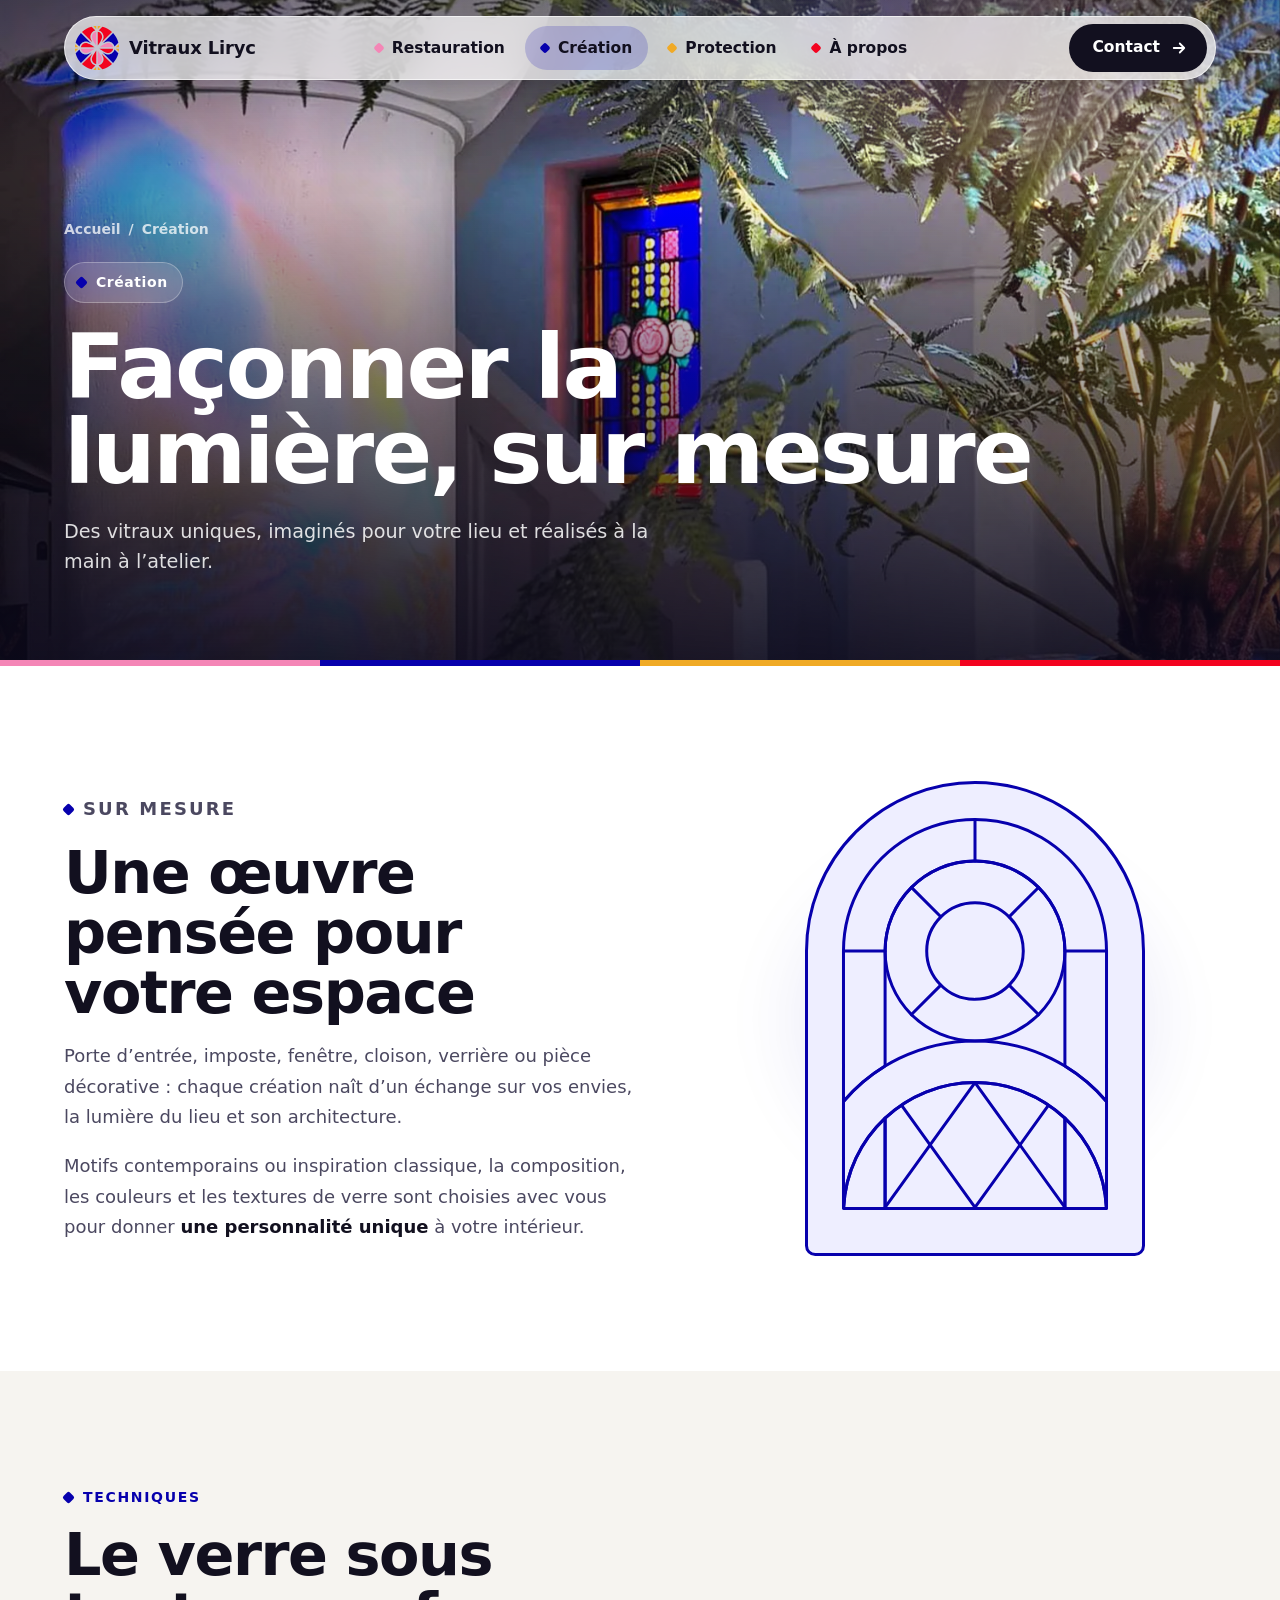
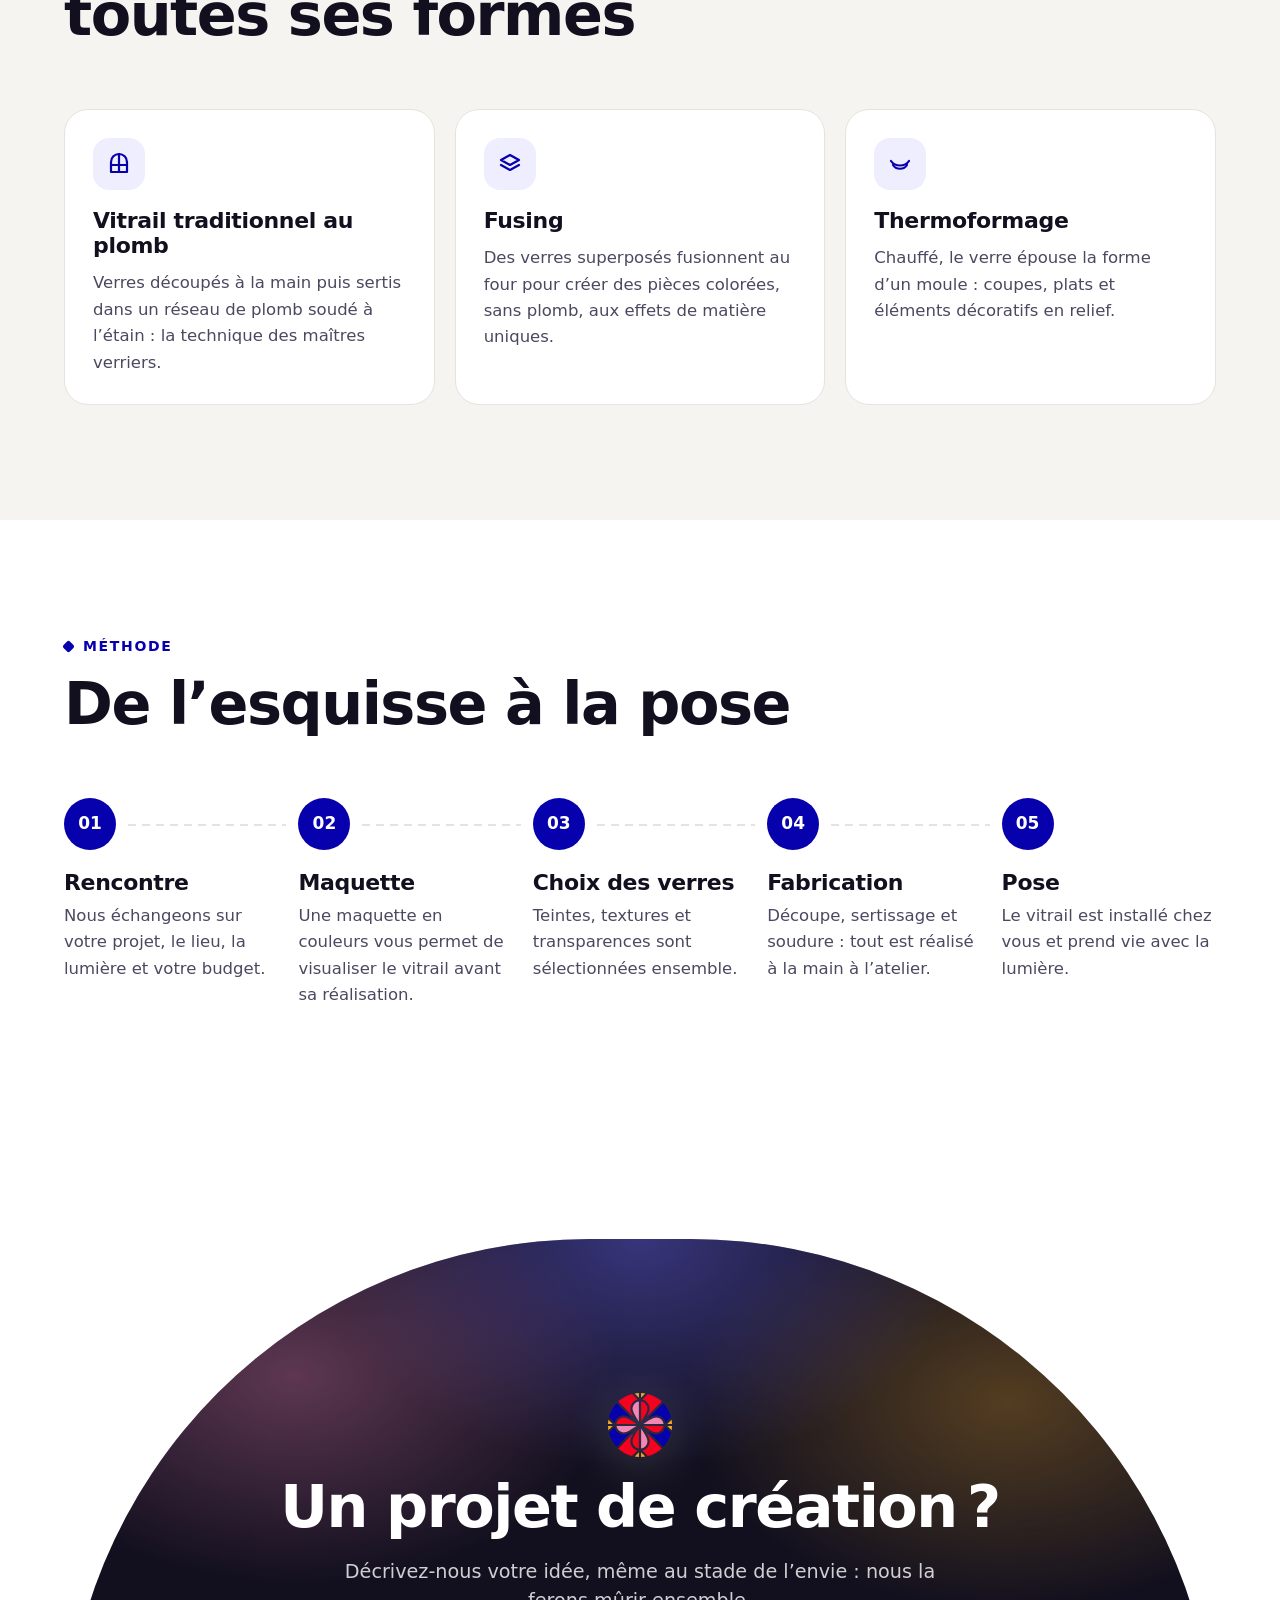
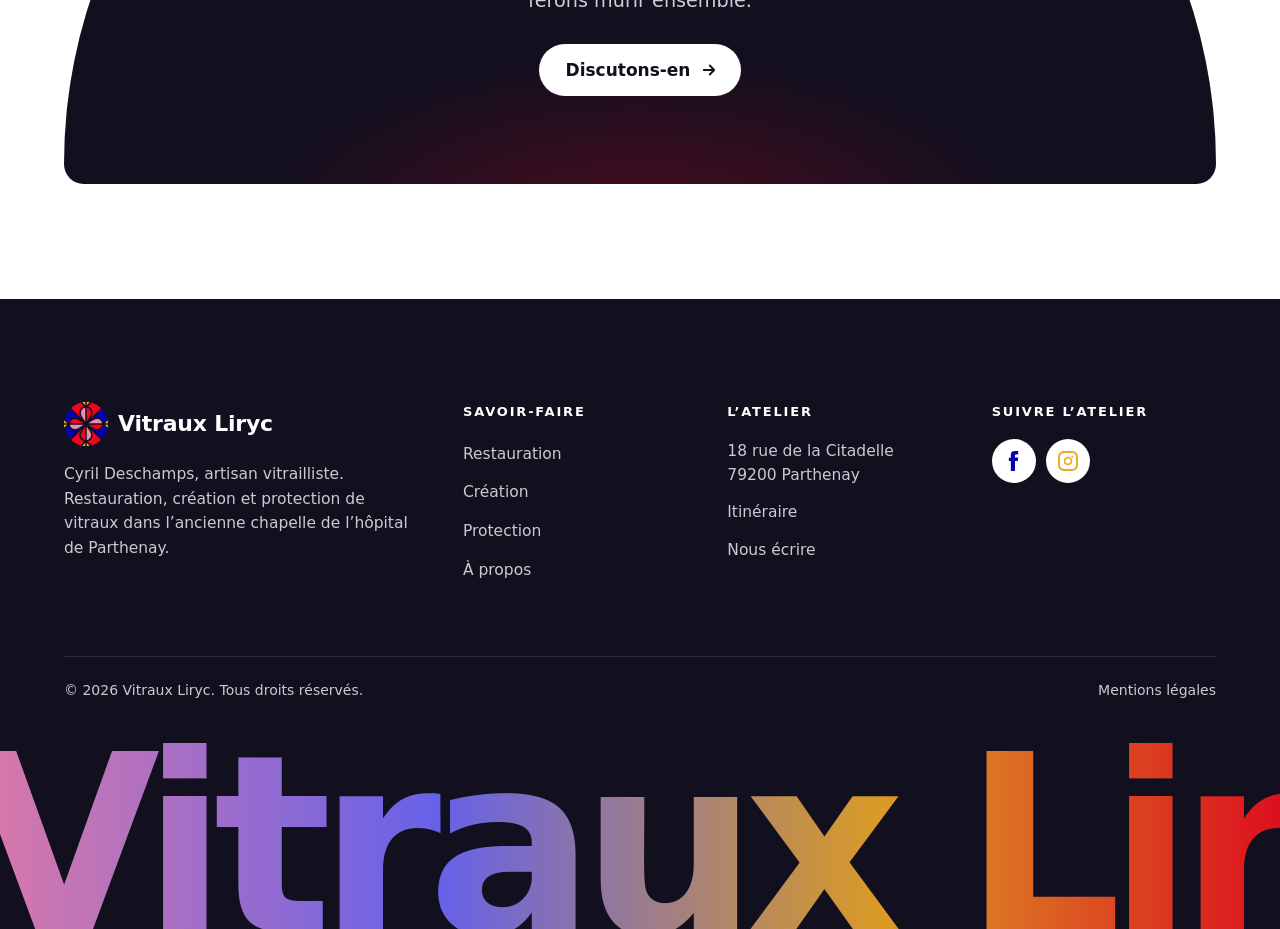
==== commit 8bbe1342: "Mobile : cartes de l'accueil en liste, survols réservés à la souris, nouvelle photo Création - Effet" ====
--- a/creation.html
+++ b/creation.html
@@ -46,7 +46,7 @@
 
 <main id="contenu">
 <section class="hero hero--page">
-  <div class="hero__media"><img src="assets/img/creation.webp" alt="Vitraux colorés sous une voûte de chapelle" style="object-position: center 30%" fetchpriority="high"></div>
+  <div class="hero__media"><img src="assets/img/creation-lumiere-hero.webp" alt="Reflets colorés d’un vitrail projetés sur une colonne de la chapelle" style="object-position: 35% 50%" fetchpriority="high"></div>
   <div class="hero__shade"></div>
   <div class="hero__light" aria-hidden="true"></div>
   <div class="container hero__inner">
--- a/assets/css/style.css
+++ b/assets/css/style.css
@@ -25,7 +25,8 @@
   --gutter: clamp(20px, 5vw, 104px);
   --maxw: 1232px;
   --r-sm: 14px;
-  --lead: 3px; /* épaisseur unique : bordure des arches = plombs des vitraux */
+  --lead: 3px;
+  --stripe: 6px; /* épaisseur de la bande 4 couleurs, reprise par la bordure de la photo de Cyril */ /* épaisseur unique : bordure des arches = plombs des vitraux */
   --r: 24px;
   --ease: cubic-bezier(.22, .61, .36, 1);
   --ease-io: cubic-bezier(.65, 0, .35, 1);
@@ -88,6 +89,7 @@
 .text-balance { text-wrap: balance; }
 
 /* ---------- Boutons ---------- */
+/* Effets de survol réservés aux souris / pavés tactiles : rien sur téléphone et tablette */
 .btn {
   --btn-bg: var(--accent); --btn-fg: var(--on-accent);
   display: inline-flex; align-items: center; justify-content: center; gap: 10px;
@@ -97,8 +99,8 @@
   transition: transform .25s var(--ease), box-shadow .25s var(--ease), background-color .25s var(--ease), color .25s var(--ease);
 }
 .btn svg { width: 18px; height: 18px; flex: none; transition: transform .25s var(--ease); }
-.btn:hover { transform: translateY(-2px); box-shadow: 0 14px 30px -14px color-mix(in srgb, var(--btn-bg) 80%, black); }
-.btn:hover svg { transform: translateX(4px); }
+@media (hover: hover) and (pointer: fine) { .btn:hover { transform: translateY(-2px); box-shadow: 0 14px 30px -14px color-mix(in srgb, var(--btn-bg) 80%, black); } }
+@media (hover: hover) and (pointer: fine) { .btn:hover svg { transform: translateX(4px); } }
 .btn--rose  { --btn-bg: var(--rose);      --btn-fg: var(--ink); }
 .btn--bleu  { --btn-bg: var(--bleu);      --btn-fg: #fff; }
 .btn--jaune { --btn-bg: var(--jaune);     --btn-fg: var(--ink); }
@@ -106,7 +108,7 @@
 .btn--light { --btn-bg: #fff;             --btn-fg: var(--ink); }
 .btn--ink   { --btn-bg: var(--ink);       --btn-fg: #fff; }
 .btn--ghost { --btn-bg: transparent; --btn-fg: #fff; border-color: rgba(255,255,255,.55); }
-.btn--ghost:hover { background: rgba(255,255,255,.12); box-shadow: none; }
+@media (hover: hover) and (pointer: fine) { .btn--ghost:hover { background: rgba(255,255,255,.12); box-shadow: none; } }
 .btn-row { display: flex; flex-wrap: wrap; gap: 12px; }
 
 .link-arrow {
@@ -140,7 +142,7 @@
 .is-scrolled .nav { background: rgba(255,255,255,.9); }
 .brand { display: inline-flex; align-items: center; gap: 10px; text-decoration: none; font-weight: 900; font-size: 18px; letter-spacing: -.01em; justify-self: start; }
 .brand img { width: 44px; height: 44px; transition: transform .8s var(--ease); }
-.brand:hover img { transform: rotate(90deg); }
+@media (hover: hover) and (pointer: fine) { .brand:hover img { transform: rotate(90deg); } }
 .nav__links { display: flex; gap: 4px; list-style: none; padding: 0; }
 .nav-link {
   --c: var(--accent);
@@ -149,8 +151,8 @@
   transition: background-color .2s var(--ease);
 }
 .nav-link::before { content: ""; width: 8px; height: 8px; border-radius: 2px; background: var(--c); transform: rotate(45deg); transition: transform .3s var(--ease); }
-.nav-link:hover { background: color-mix(in srgb, var(--c) 14%, transparent); }
-.nav-link:hover::before { transform: rotate(225deg); }
+@media (hover: hover) and (pointer: fine) { .nav-link:hover { background: color-mix(in srgb, var(--c) 14%, transparent); } }
+@media (hover: hover) and (pointer: fine) { .nav-link:hover::before { transform: rotate(225deg); } }
 .nav-link[aria-current="page"] { background: color-mix(in srgb, var(--c) 18%, transparent); }
 .nav-link--rose  { --c: var(--rose); }
 .nav-link--bleu  { --c: var(--bleu); }
@@ -243,14 +245,14 @@
 .pill .gem { width: 9px; height: 9px; border-radius: 2px; transform: rotate(45deg); background: var(--accent); }
 .crumbs { display: flex; gap: 8px; font-size: 14px; font-weight: 700; color: rgba(255,255,255,.75); }
 .crumbs a { text-decoration: none; }
-.crumbs a:hover { color: #fff; text-decoration: underline; }
-.stripe { position: absolute; left: 0; right: 0; bottom: 0; height: 6px; display: flex; }
+@media (hover: hover) and (pointer: fine) { .crumbs a:hover { color: #fff; text-decoration: underline; } }
+.stripe { position: absolute; left: 0; right: 0; bottom: 0; height: var(--stripe); display: flex; }
 .stripe i, .stripes i { flex: 1; }
 .stripe i:nth-child(1), .stripes i:nth-child(1) { background: var(--rose); }
 .stripe i:nth-child(2), .stripes i:nth-child(2) { background: var(--bleu); }
 .stripe i:nth-child(3), .stripes i:nth-child(3) { background: var(--jaune); }
 .stripe i:nth-child(4), .stripes i:nth-child(4) { background: var(--rouge); }
-.stripes { display: flex; height: 6px; }
+.stripes { display: flex; height: var(--stripe); }
 
 @media (max-width: 899px) {
   .hero__inner { grid-template-columns: 1fr; }
@@ -272,17 +274,6 @@
    Cartes « arche » (accueil)
    ========================================================================== */
 .arches__grid { display: grid; grid-template-columns: minmax(0, 340px); justify-content: center; gap: 28px; list-style: none; padding: 0; }
-@media (max-width: 639px) {
-  /* carrousel à défilement aimanté */
-  .arches__grid {
-    display: flex; justify-content: flex-start; gap: 16px; overflow-x: auto; scroll-snap-type: x mandatory; overscroll-behavior-x: contain;
-    margin-inline: calc(-1 * var(--gutter)); padding: 4px var(--gutter) 20px; scroll-padding-inline: var(--gutter);
-    scrollbar-width: none;
-  }
-  .arches__grid::-webkit-scrollbar { display: none; }
-  .arches__grid > li { flex: 0 0 76%; scroll-snap-align: start; }
-  .arch-card { padding: 20px 20px 22px; gap: 18px; }
-}
 @media (min-width: 640px)  { .arches__grid { grid-template-columns: repeat(2, minmax(0, 340px)); } }
 @media (min-width: 1100px) { .arches__grid { grid-template-columns: repeat(4, minmax(0, 1fr)); gap: clamp(20px, 2.4vw, 32px); } }
 
@@ -298,14 +289,36 @@
 .arch-card--bleu  { --c: var(--bleu);  --bg: var(--bleu-pastel);  --c-ink: var(--bleu-ink);  --on-c: #fff; }
 .arch-card--jaune { --c: var(--jaune); --bg: var(--jaune-pastel); --c-ink: var(--jaune-ink); --on-c: var(--ink); }
 .arch-card--rouge { --c: var(--rouge); --bg: var(--rose-pastel);  --c-ink: var(--rouge-ink); --on-c: #fff; }
-.arch-card:hover { transform: translateY(-8px); box-shadow: 0 34px 60px -34px var(--c); background: color-mix(in srgb, var(--bg) 70%, var(--c) 8%); }
+@media (hover: hover) and (pointer: fine) { .arch-card:hover { transform: translateY(-8px); box-shadow: 0 34px 60px -34px var(--c); background: color-mix(in srgb, var(--bg) 70%, var(--c) 8%); } }
 .arch-card .vitrail-svg { width: 100%; height: auto; color: var(--c); overflow: visible; transition: transform .6s var(--ease); }
-.arch-card:hover .vitrail-svg { transform: scale(1.025); }
+@media (hover: hover) and (pointer: fine) { .arch-card:hover .vitrail-svg { transform: scale(1.025); } }
 .arch-card__body { display: flex; flex-direction: column; align-items: center; gap: 8px; }
 .arch-card__title { font-weight: 900; font-size: clamp(26px, 2.2vw, 30px); letter-spacing: -.02em; line-height: 1.1; }
 .arch-card__text { font-size: 16px; line-height: 1.5; color: var(--ink-soft); text-wrap: balance; }
 .arch-card .link-arrow { margin-top: 8px; color: var(--c-ink); }
-.arch-card:hover .dot-arrow { transform: translateX(4px) rotate(-45deg); background: var(--c); border-color: var(--c); color: var(--on-c); }
+@media (hover: hover) and (pointer: fine) { .arch-card:hover .dot-arrow { transform: translateX(4px) rotate(-45deg); background: var(--c); border-color: var(--c); color: var(--on-c); } }
+
+@media (max-width: 639px) {
+  /* essai : une carte par ligne, pictogramme à gauche, textes à droite */
+  .arches__grid { grid-template-columns: 1fr; gap: 14px; }
+  .arch-card {
+    --pic: 78px;   /* largeur du pictogramme */
+    --pad: 16px;   /* marge intérieure, identique en haut et à gauche */
+    flex-direction: row; align-items: flex-start; gap: 18px; text-align: left;
+    padding: var(--pad) 18px var(--pad) var(--pad);
+    /* coin haut gauche concentrique à l'arche du pictogramme :
+       bordure + marge + rayon de l'arche (moitié du dessin, hors marge interne du SVG) */
+    border-radius: calc(var(--lead) + var(--pad) + var(--pic) * .48) 22px 22px 22px;
+  }
+  .arch-card .vitrail-svg { flex: 0 0 var(--pic); width: var(--pic); }
+  .arch-card__body { align-self: center; }
+  .arch-card__body { align-items: flex-start; gap: 4px; flex: 1; min-width: 0; }
+  .arch-card__title { font-size: 21px; letter-spacing: -.015em; }
+  .arch-card__text { font-size: 14.5px; line-height: 1.45; text-wrap: pretty; }
+  .arch-card .link-arrow { margin-top: 6px; font-size: 14.5px; gap: 8px; }
+  .arch-card .link-arrow .dot-arrow { width: 30px; height: 30px; }
+  .arch-card .link-arrow svg { width: 14px; height: 14px; }
+}
 
 /* Tracé du plomb : les lignes se dessinent à l’apparition */
 .js .reveal .vitrail-svg path {
@@ -341,7 +354,7 @@
 .feature__text .btn { margin-top: 6px; }
 .feature__media { position: relative; aspect-ratio: 4 / 3; border-radius: var(--r); overflow: hidden; background: var(--pierre); }
 .feature__media img { width: 100%; height: 100%; object-fit: cover; transform: scale(1.001); transition: transform 1.2s var(--ease); }
-.feature__media:hover img { transform: scale(1.05); }
+@media (hover: hover) and (pointer: fine) { .feature__media:hover img { transform: scale(1.05); } }
 .feature__tag {
   position: absolute; left: 16px; bottom: 16px;
   display: inline-flex; align-items: center; gap: 8px; padding: 8px 14px 8px 12px; border-radius: 999px;
@@ -374,7 +387,7 @@
 .arch-frame .vitrail-svg { width: 100%; height: auto; color: var(--accent); overflow: visible; }
 /* Plombs : épaisseur recalculée en JS (main.js) pour égaler la bordure --lead ; valeur de repli sans JS */
 .vitrail-svg { stroke-width: 2.4; }
-.arch-photo { width: min(440px, 100%); aspect-ratio: 3 / 4; overflow: hidden; border: 2px solid var(--accent); border-radius: 400px 400px var(--r) var(--r); }
+.arch-photo { width: min(440px, 100%); aspect-ratio: 3 / 4; overflow: hidden; border: var(--stripe) solid var(--accent); border-radius: 400px 400px var(--r) var(--r); }
 .arch-photo img { width: 100%; height: 100%; object-fit: cover; }
 @media (max-width: 899px) {
   .split { grid-template-columns: 1fr; }
@@ -390,7 +403,7 @@
   background: #fff; border: 1px solid var(--line); border-radius: var(--r);
   transition: transform .35s var(--ease), box-shadow .35s var(--ease), border-color .35s var(--ease);
 }
-.tile:hover { transform: translateY(-4px); border-color: var(--accent); box-shadow: 0 28px 50px -32px color-mix(in srgb, var(--accent) 70%, black); }
+@media (hover: hover) and (pointer: fine) { .tile:hover { transform: translateY(-4px); border-color: var(--accent); box-shadow: 0 28px 50px -32px color-mix(in srgb, var(--accent) 70%, black); } }
 .tile__icon { width: 52px; height: 52px; border-radius: 16px; display: grid; place-items: center; background: var(--pastel); color: var(--accent-ink); margin-bottom: 6px; }
 .tile__icon svg { width: 24px; height: 24px; }
 .tile p { font-size: 16.5px; line-height: 1.6; color: var(--ink-soft); }
@@ -429,7 +442,7 @@
   transition: background-color .2s var(--ease), color .2s var(--ease), border-color .2s var(--ease), opacity .2s;
 }
 .carousel__btn svg { width: 22px; height: 22px; }
-.carousel__btn:hover:not(:disabled) { background: var(--ink); border-color: var(--ink); color: #fff; }
+@media (hover: hover) and (pointer: fine) { .carousel__btn:hover:not(:disabled) { background: var(--ink); border-color: var(--ink); color: #fff; } }
 .carousel__btn:disabled { opacity: .35; cursor: default; }
 
 .carousel__track {
@@ -448,13 +461,13 @@
   text-decoration: none; color: var(--ink);
   transition: transform .4s var(--ease), border-color .4s var(--ease), box-shadow .4s var(--ease);
 }
-.press-card:hover { transform: translateY(-6px); border-color: var(--c); box-shadow: 0 30px 50px -32px color-mix(in srgb, var(--c) 80%, black); }
+@media (hover: hover) and (pointer: fine) { .press-card:hover { transform: translateY(-6px); border-color: var(--c); box-shadow: 0 30px 50px -32px color-mix(in srgb, var(--c) 80%, black); } }
 .press-card__media {
   position: relative; display: block; aspect-ratio: 16 / 10; overflow: hidden; background: var(--c-pastel);
   border-bottom: 4px solid var(--c);
 }
 .press-card__media img { width: 100%; height: 100%; object-fit: cover; transition: transform 1s var(--ease); }
-.press-card:hover .press-card__media img { transform: scale(1.06); }
+@media (hover: hover) and (pointer: fine) { .press-card:hover .press-card__media img { transform: scale(1.06); } }
 .press-card__media::after { content: ""; position: absolute; inset: 0; background: linear-gradient(180deg, rgba(12,10,28,.35), transparent 35%, transparent 70%, rgba(12,10,28,.45)); pointer-events: none; }
 .press-chip {
   position: absolute; z-index: 1; top: 14px; left: 14px;
@@ -487,7 +500,7 @@
 }
 .press-card__cta .dot-arrow svg { width: 16px; height: 16px; transform: rotate(-45deg); }
 .press-card__cta .dot-arrow svg path { stroke-width: var(--stroke); vector-effect: non-scaling-stroke; }
-.press-card:hover .dot-arrow { transform: translate(3px, -3px); background: var(--c); border-color: var(--c); color: var(--on-c); }
+@media (hover: hover) and (pointer: fine) { .press-card:hover .dot-arrow { transform: translate(3px, -3px); background: var(--c); border-color: var(--c); color: var(--on-c); } }
 
 .carousel__progress { position: relative; height: 3px; border-radius: 3px; background: color-mix(in srgb, var(--ink) 12%, transparent); overflow: hidden; }
 .carousel__progress span {
@@ -554,7 +567,7 @@
   background: #fff; text-decoration: none; color: var(--ink); font-size: 15px; font-weight: 700;
   border: 1px solid var(--line); transition: border-color .2s;
 }
-.socials-inline a:hover { border-color: var(--bleu); }
+@media (hover: hover) and (pointer: fine) { .socials-inline a:hover { border-color: var(--bleu); } }
 .socials-inline img { width: 18px; height: 18px; }
 
 .form { display: grid; gap: 18px; padding: clamp(24px, 4vw, 44px); background: #fff; border: 1px solid var(--line); border-radius: 28px; box-shadow: 0 40px 80px -50px rgba(18,16,31,.35); }
@@ -569,7 +582,7 @@
   transition: border-color .2s, box-shadow .2s, background-color .2s;
 }
 .field textarea { min-height: 170px; resize: vertical; }
-.field input:hover, .field select:hover, .field textarea:hover { border-color: #cfc9bf; }
+@media (hover: hover) and (pointer: fine) { .field input:hover, .field select:hover, .field textarea:hover { border-color: #cfc9bf; } }
 .field input:focus, .field select:focus, .field textarea:focus { outline: none; background: #fff; border-color: var(--bleu); box-shadow: 0 0 0 4px var(--bleu-pastel); }
 .check { display: flex; gap: 12px; align-items: flex-start; font-size: 14.5px; line-height: 1.5; color: var(--ink-soft); }
 .check input { margin-top: 3px; width: 18px; height: 18px; accent-color: var(--bleu); flex: none; }
@@ -598,12 +611,12 @@
 .footer-col h2 { font-size: 13px; letter-spacing: .14em; text-transform: uppercase; color: #fff; margin-bottom: 16px; }
 .footer-col ul { list-style: none; padding: 0; display: grid; gap: 10px; }
 .footer-col a, .footer-col address { font-style: normal; font-size: 15.5px; line-height: 1.55; }
-.footer-col a:hover { color: #fff; text-decoration: underline; text-underline-offset: 4px; }
+@media (hover: hover) and (pointer: fine) { .footer-col a:hover { color: #fff; text-decoration: underline; text-underline-offset: 4px; } }
 .socials { display: flex; flex-wrap: wrap; gap: 10px; }
 .socials a { display: grid; place-items: center; width: 44px; height: 44px; border-radius: 50%; background: #fff; transition: transform .25s var(--ease); }
-.socials a:hover { transform: translateY(-3px); }
+@media (hover: hover) and (pointer: fine) { .socials a:hover { transform: translateY(-3px); } }
 .footer-bottom { display: flex; flex-wrap: wrap; justify-content: space-between; gap: 12px 24px; margin-top: clamp(48px, 6vw, 72px); padding-block: 22px; border-top: 1px solid rgba(255,255,255,.12); font-size: 14px; }
-.footer-bottom a:hover { color: #fff; text-decoration: underline; }
+@media (hover: hover) and (pointer: fine) { .footer-bottom a:hover { color: #fff; text-decoration: underline; } }
 .wordmark {
   /* largeur du texte = 105 % de la largeur du site, centré (débord masqué par le footer) */
   display: block; width: 105vw; margin: 0 0 -0.17em -2.5vw; padding: 0;
